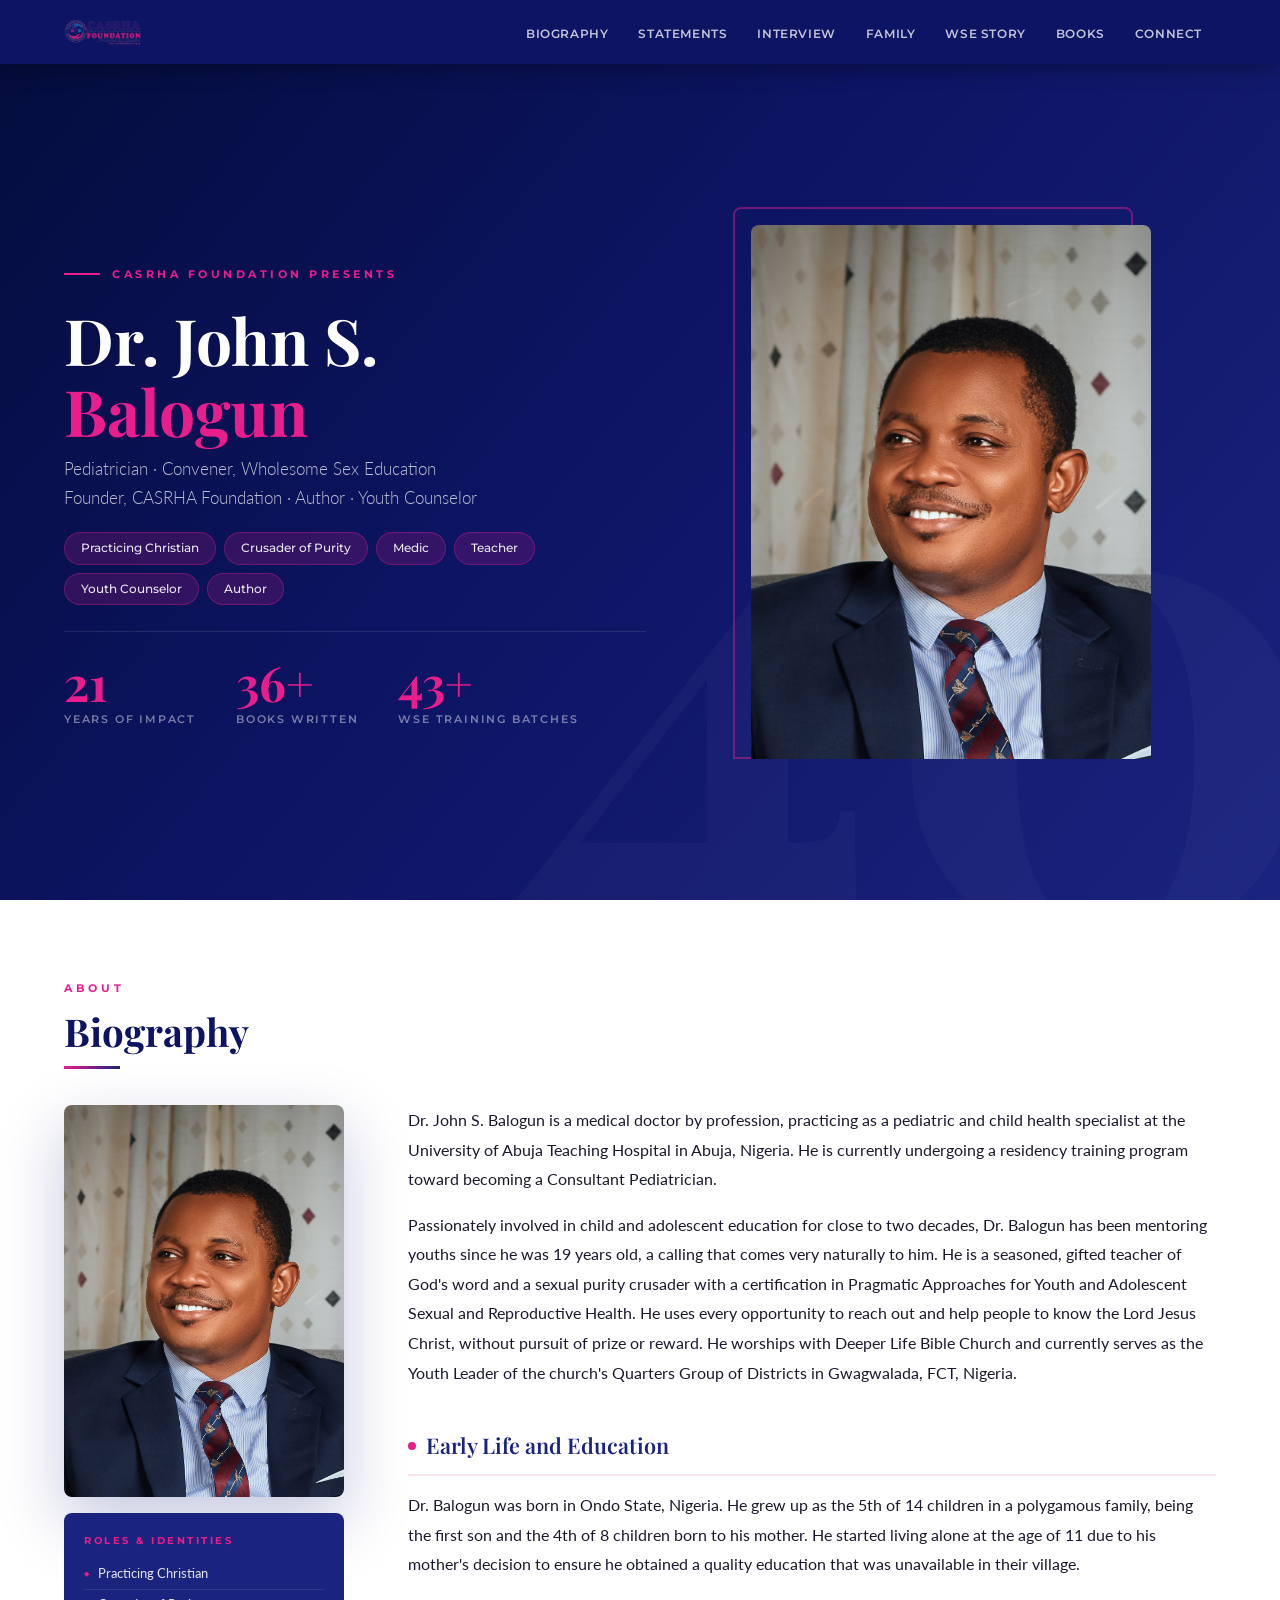
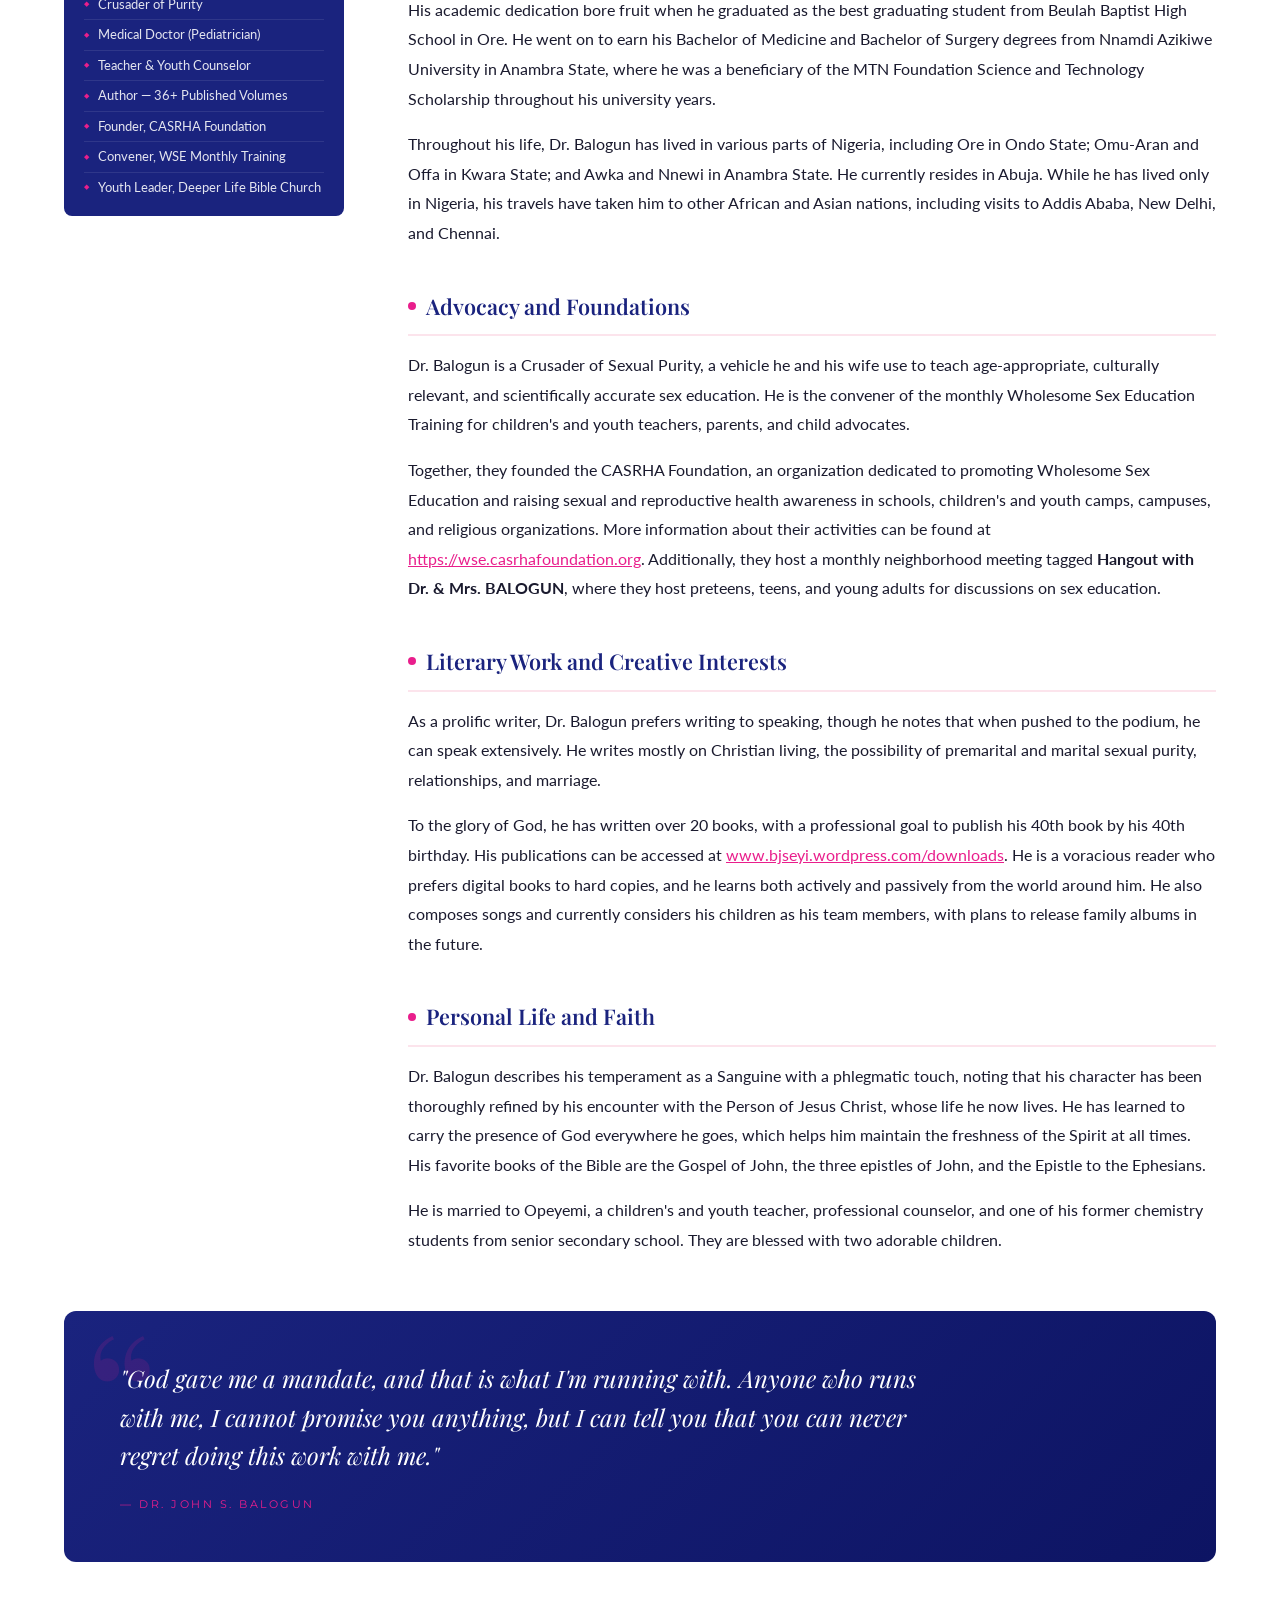
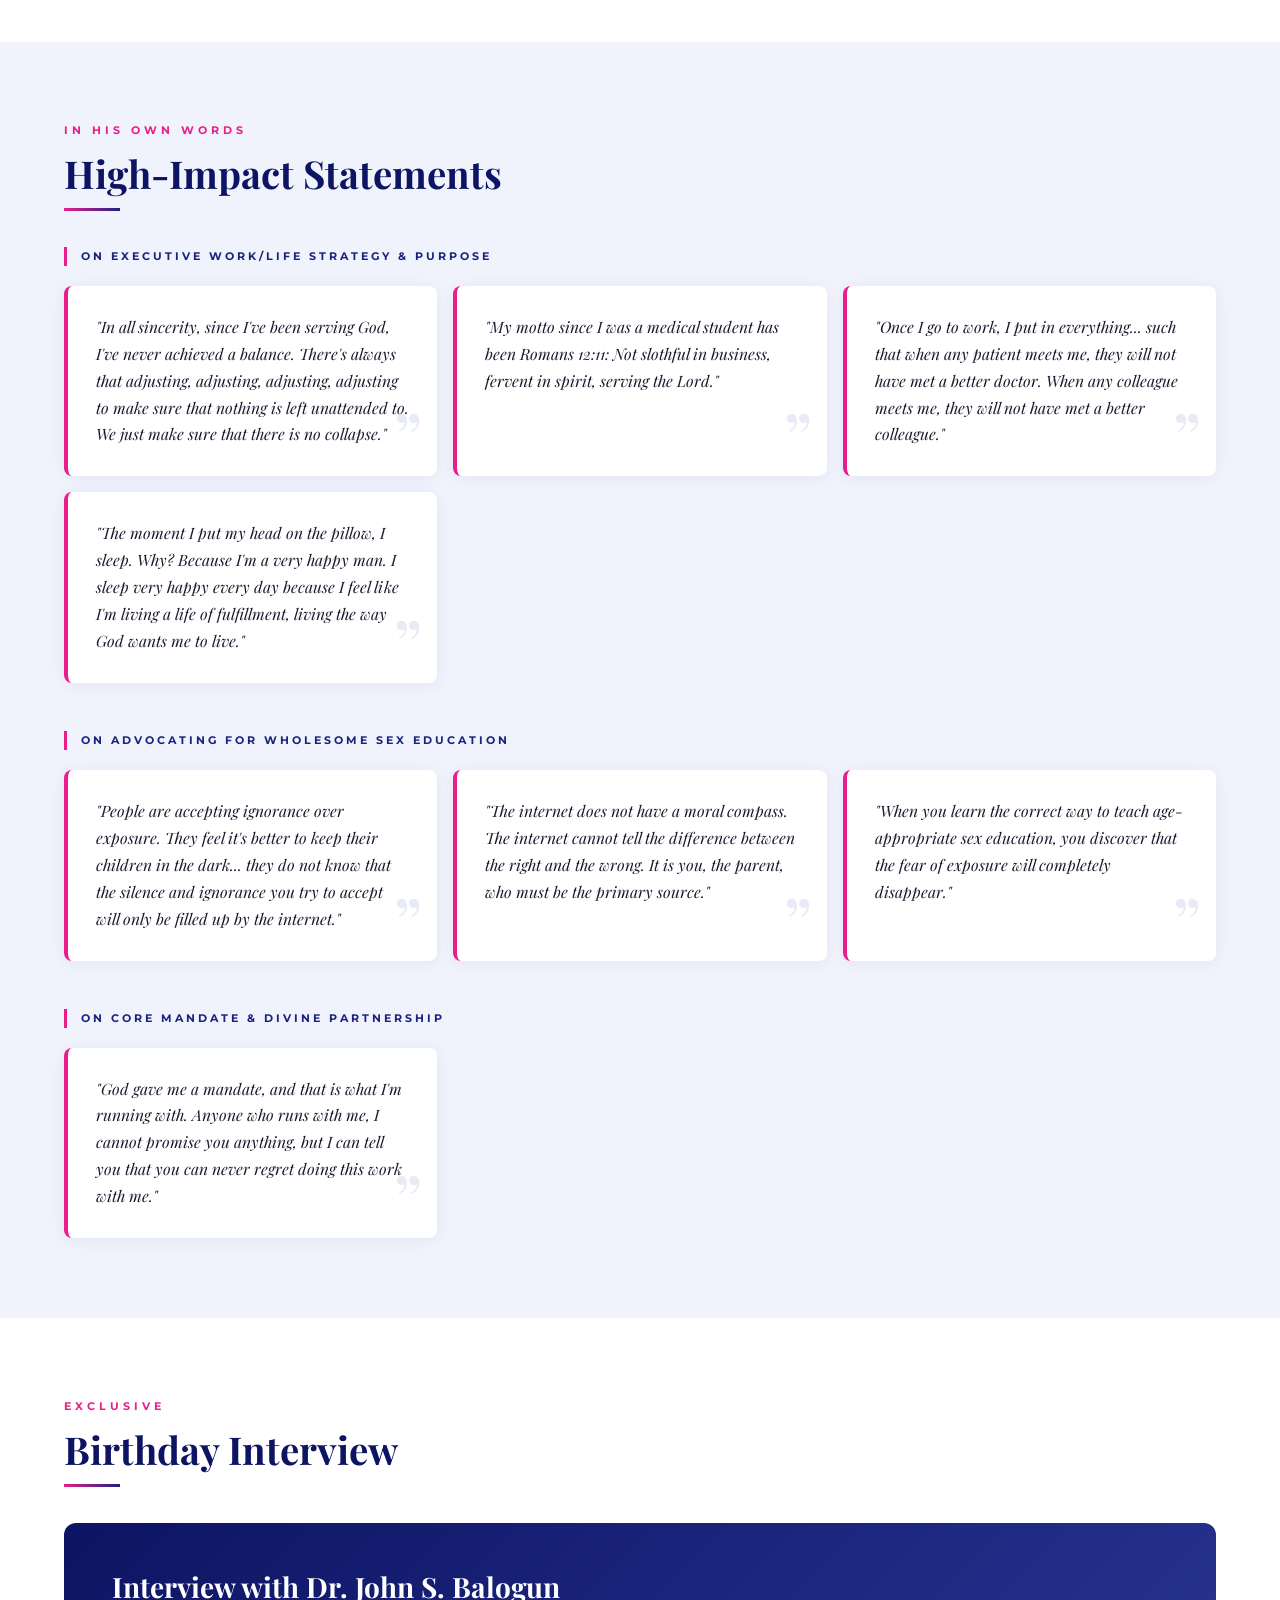
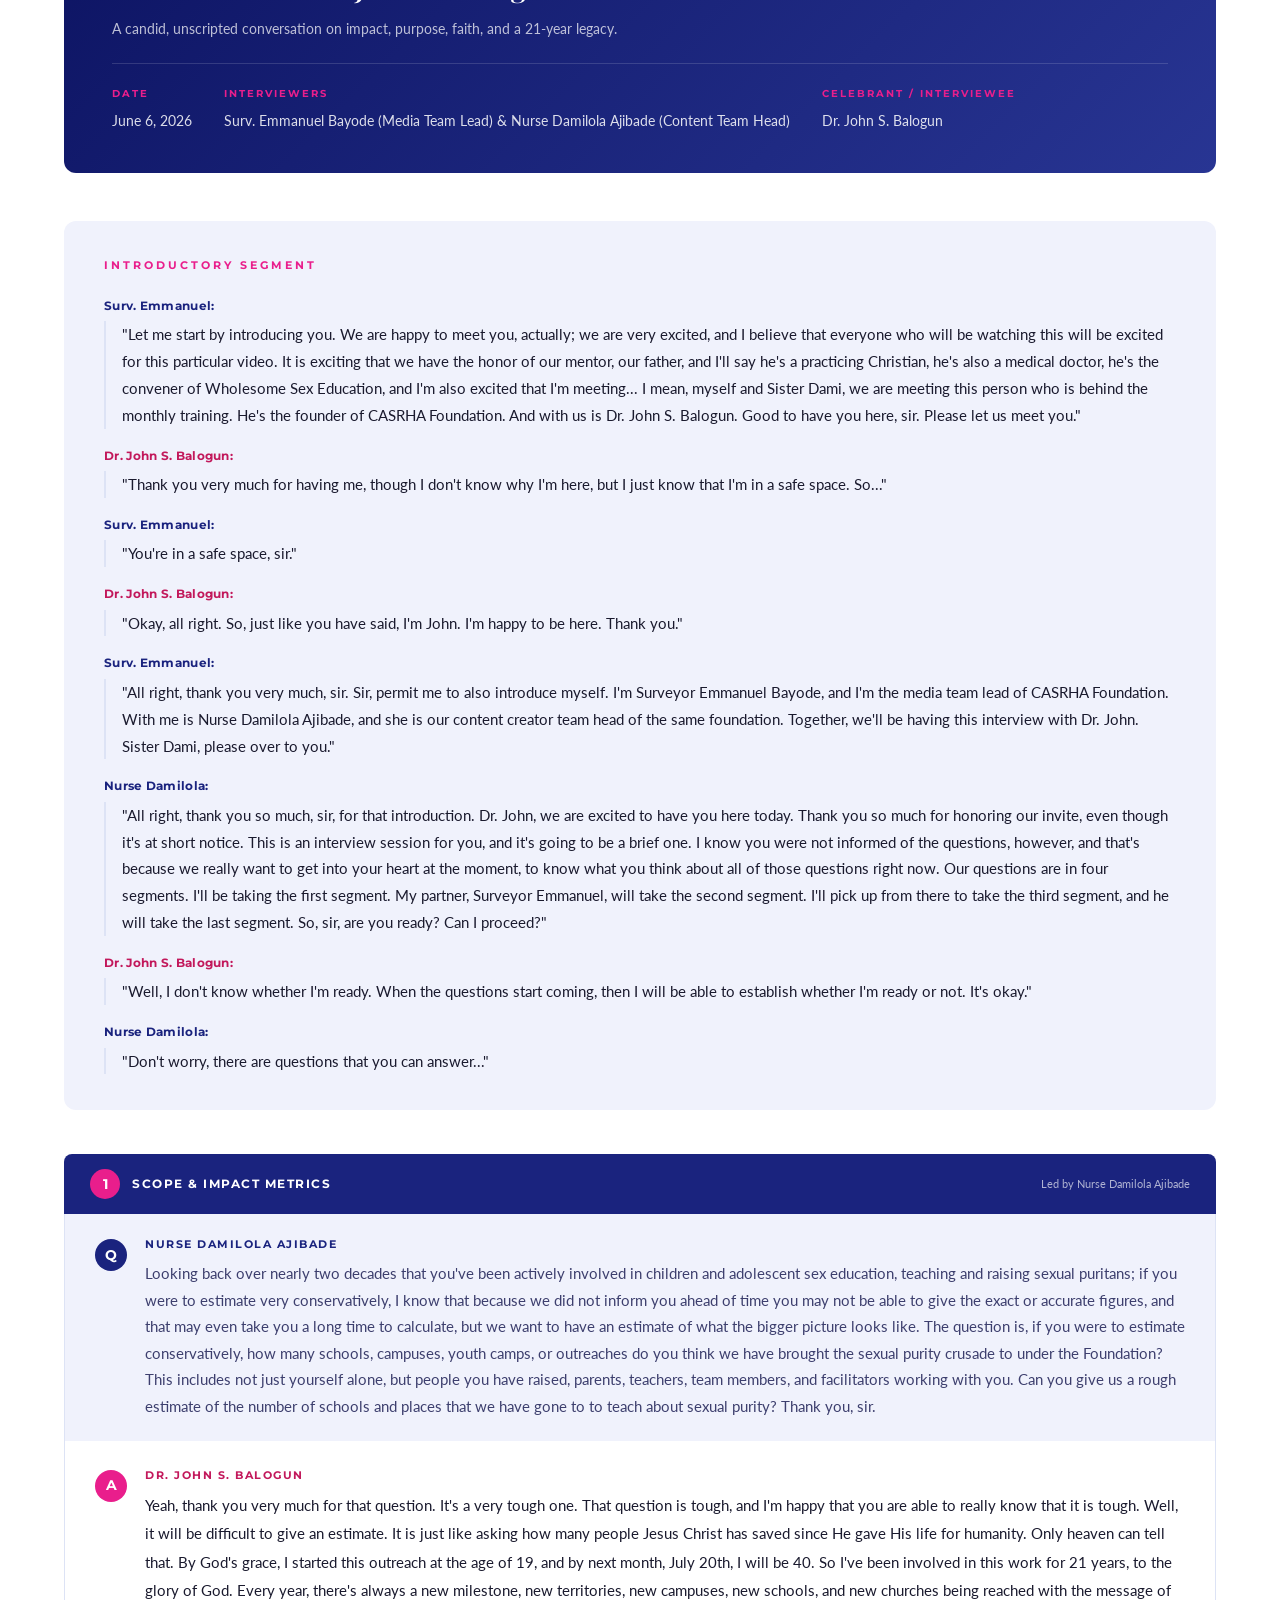
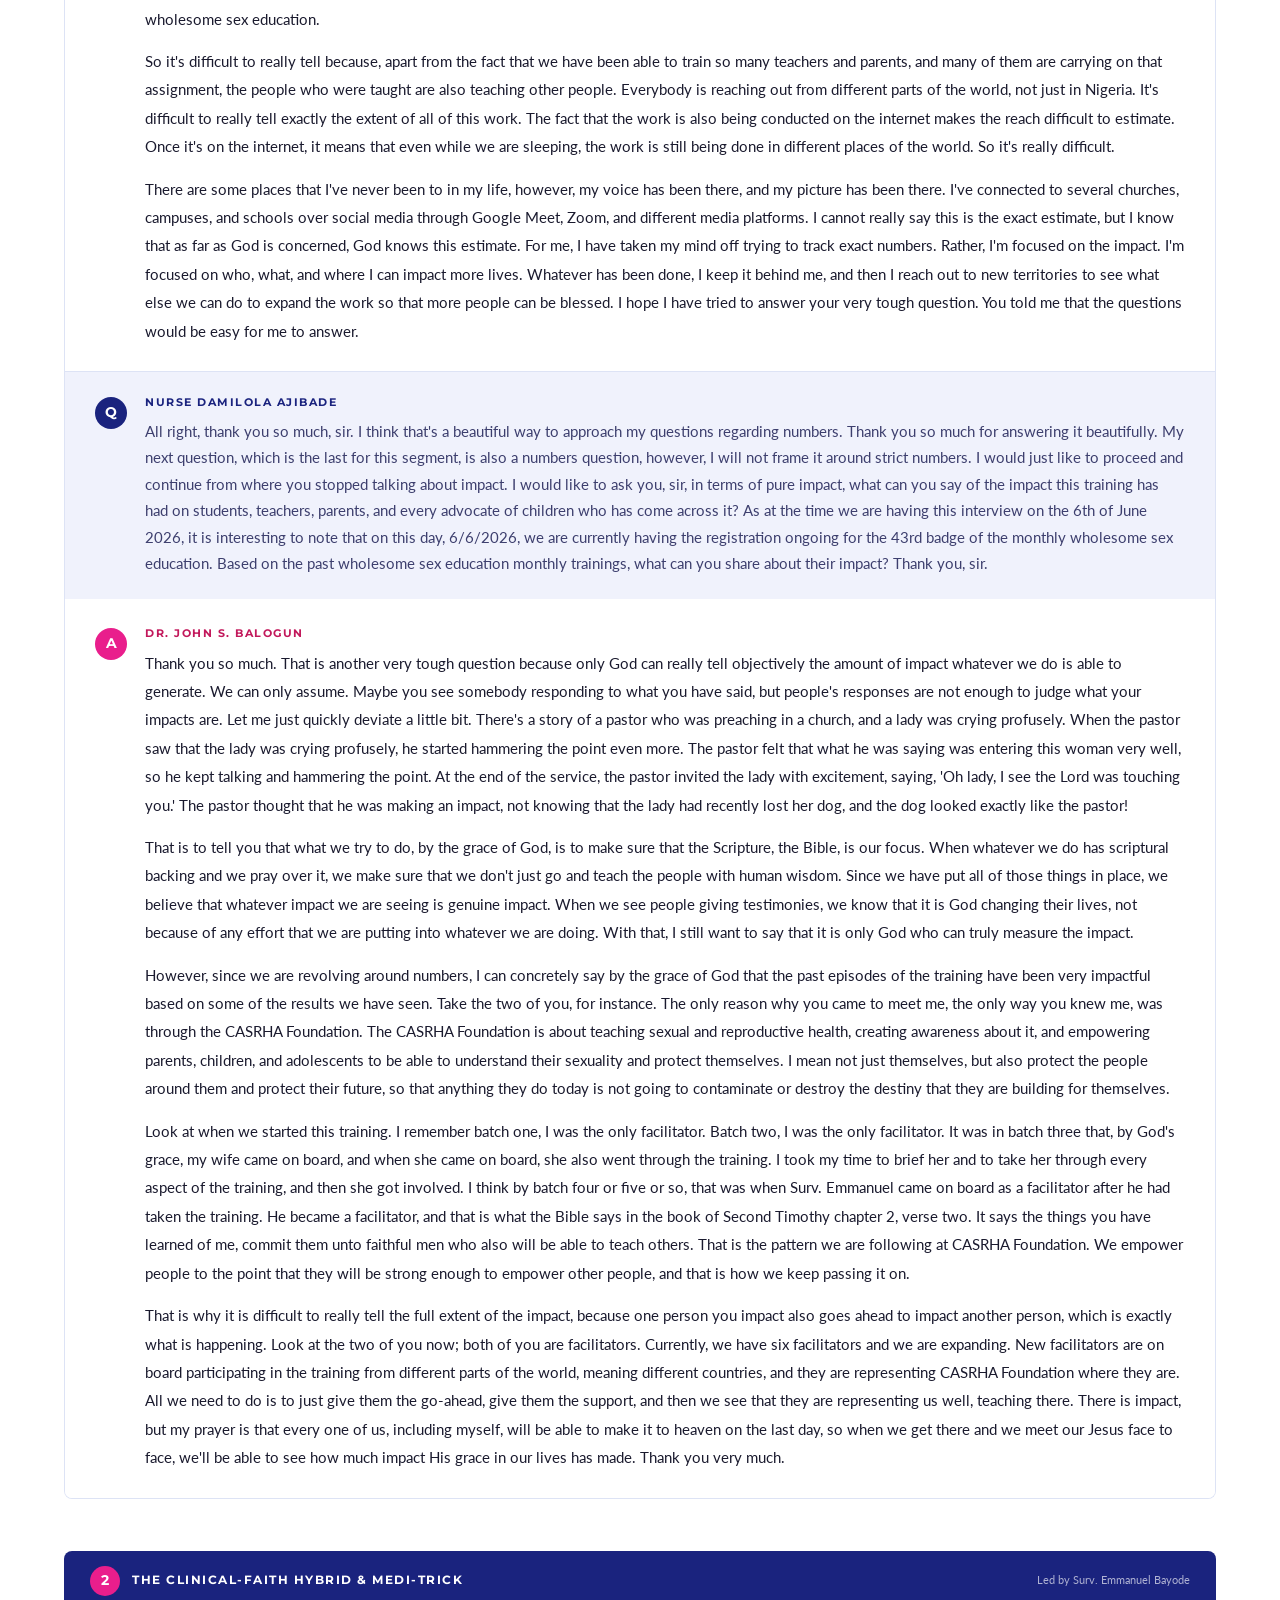
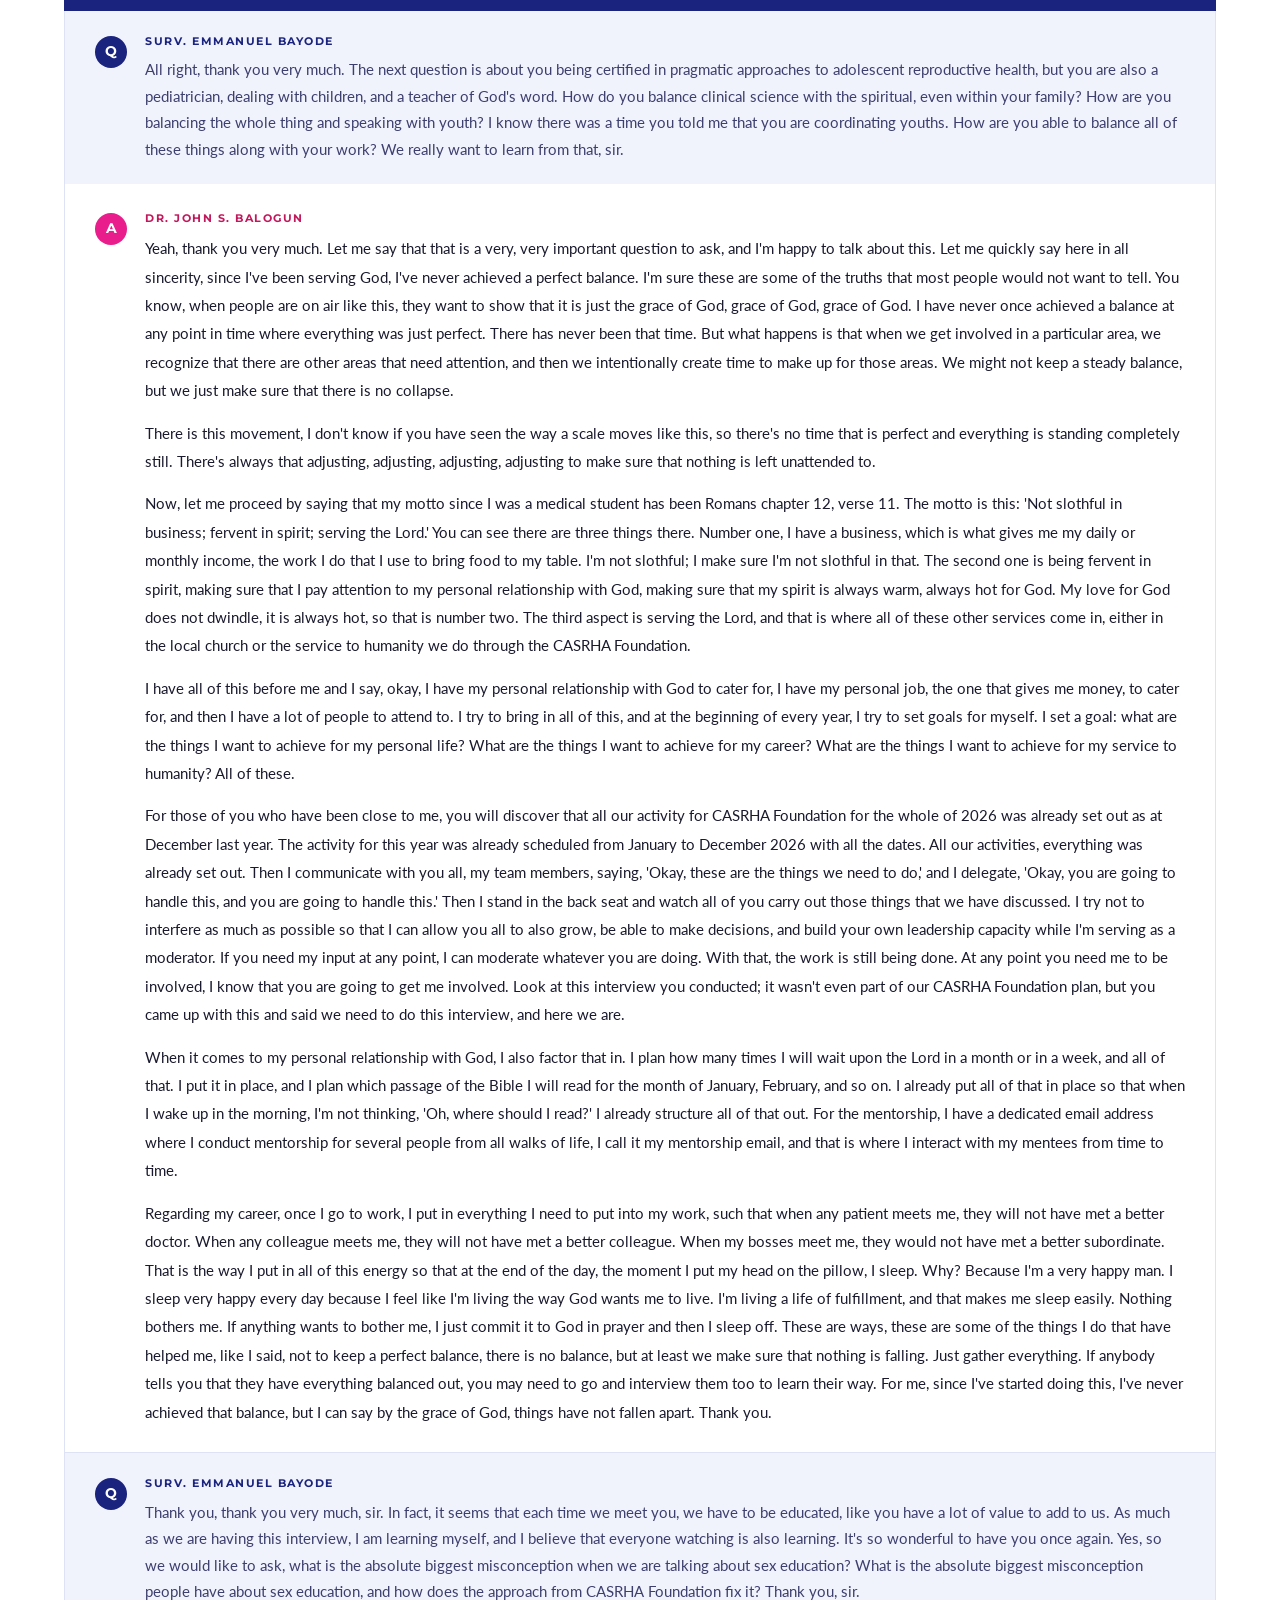
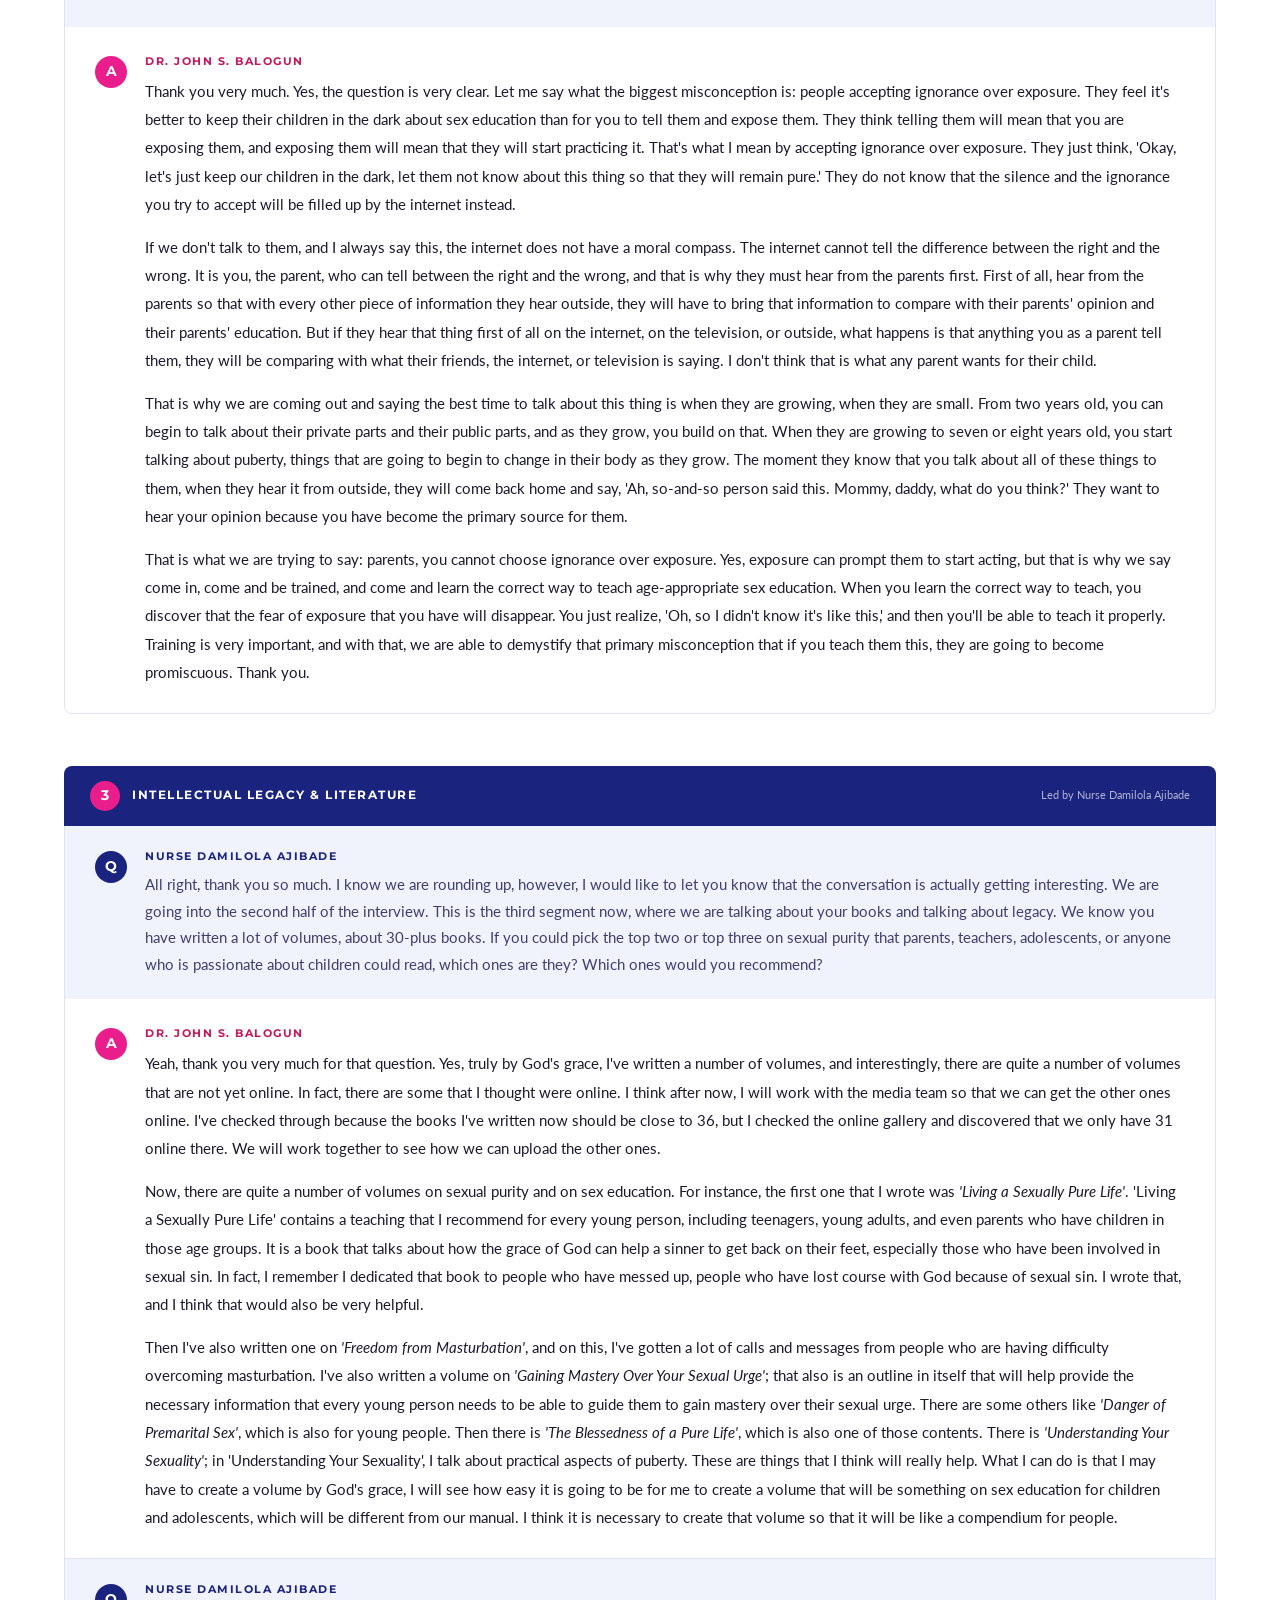
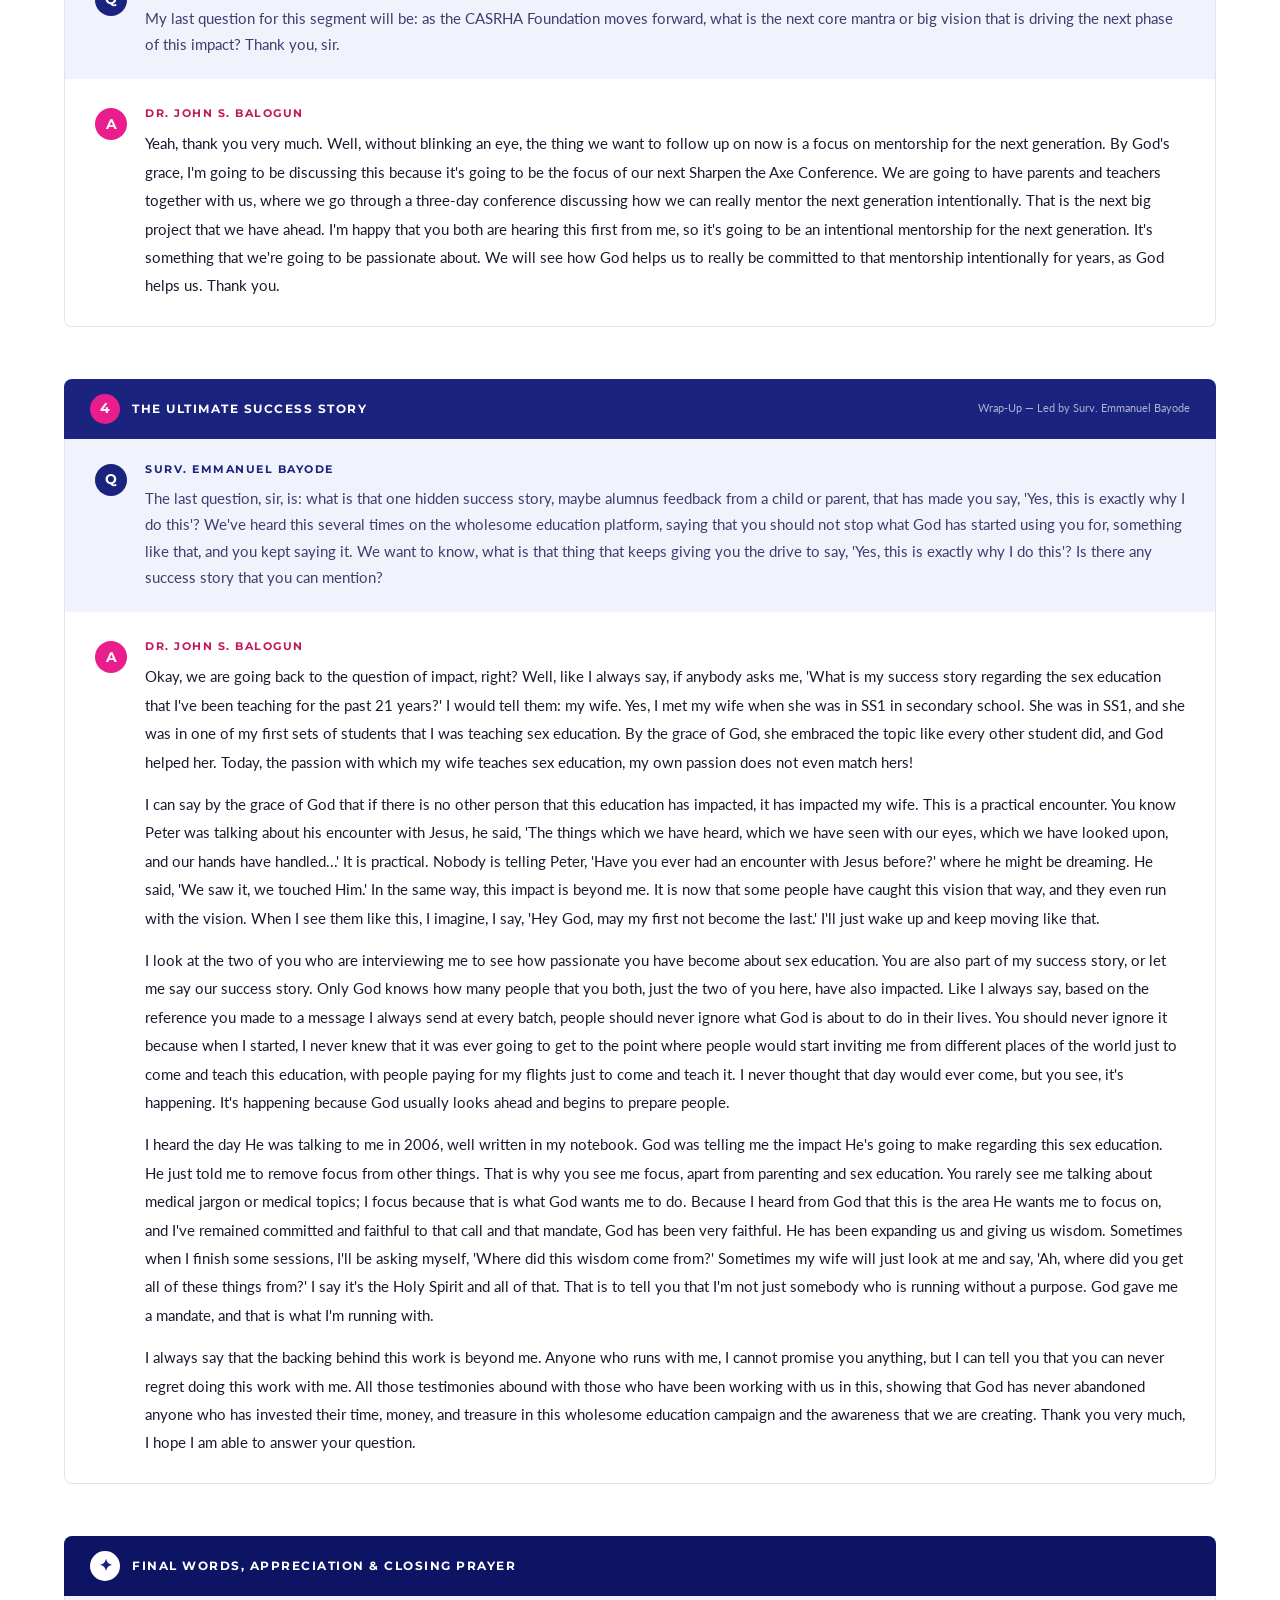
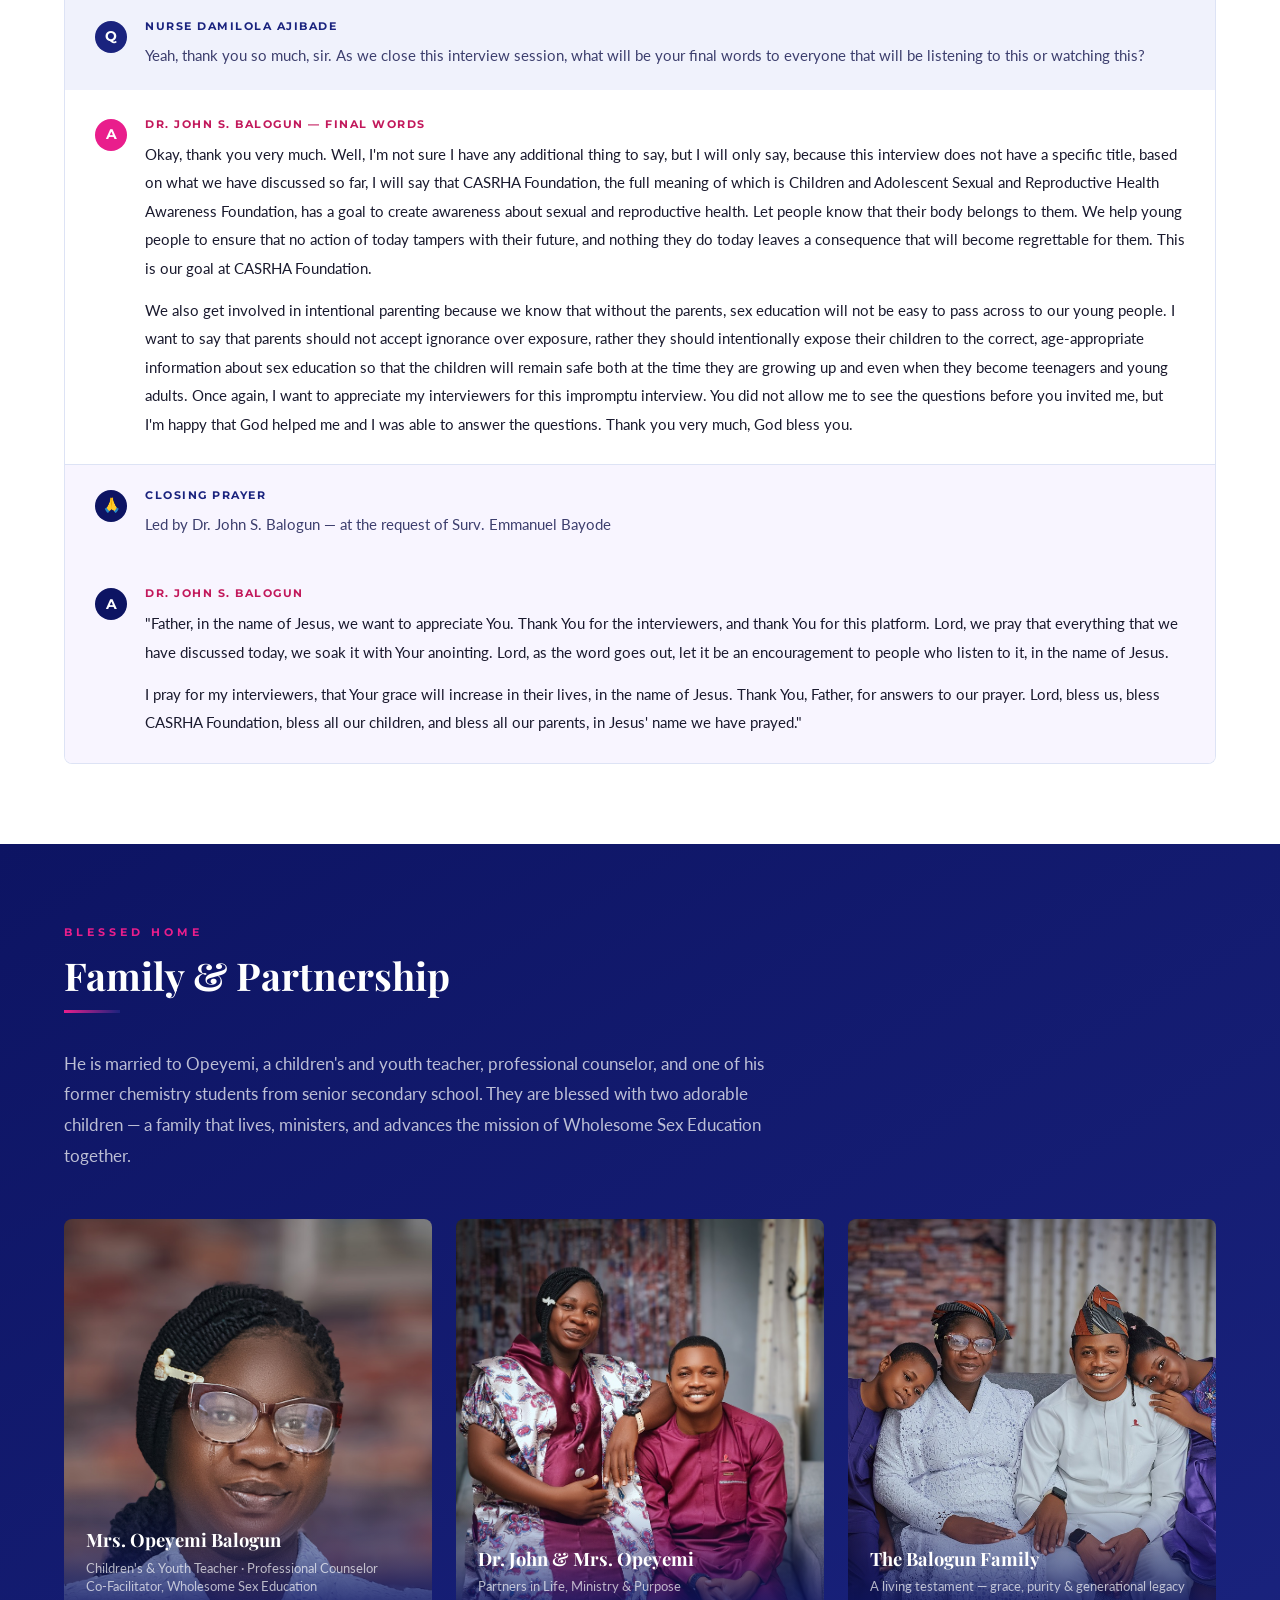
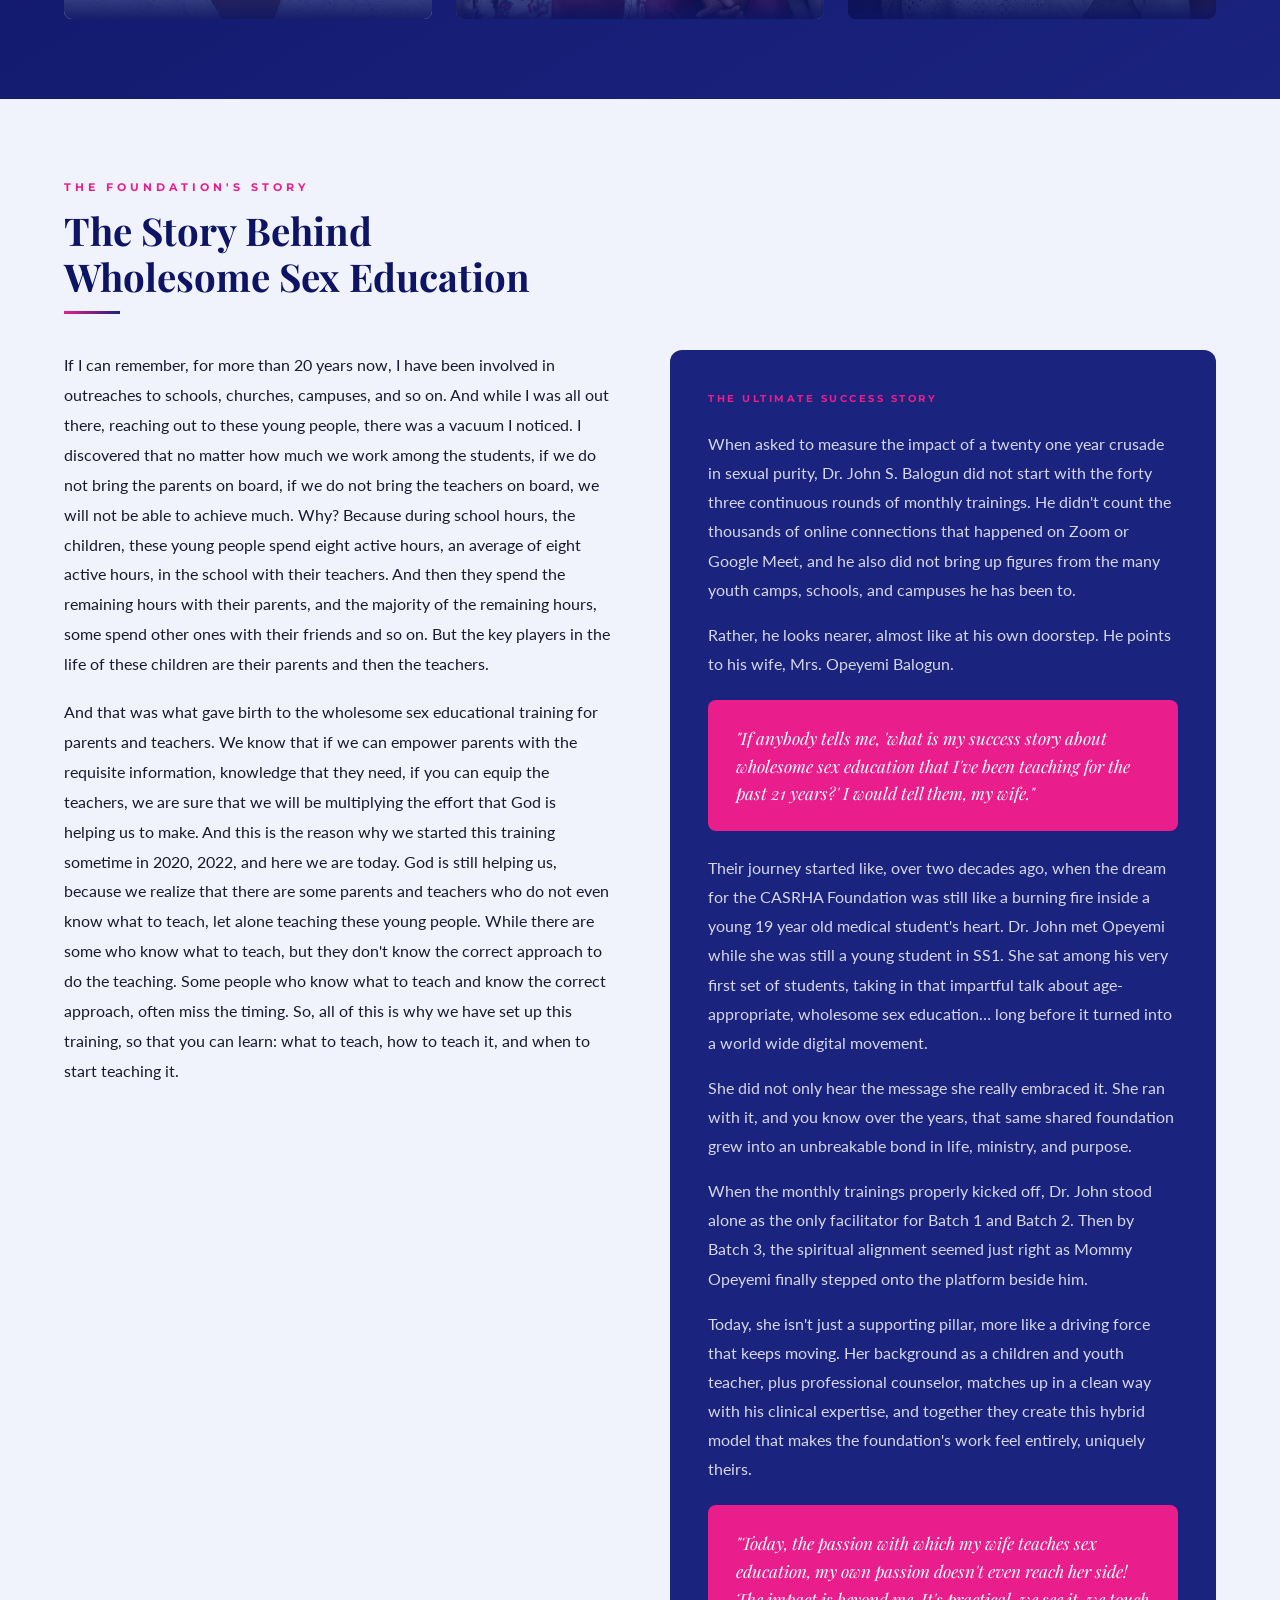
==== dr-john-balogun/index.html @ 5c4dc212 "Add Dr. John S. Balogun tribute page from Dr.-John-S.-Balogun repo Merged as dr-john-balogun/ subfol" ====
<!DOCTYPE html>
<html lang="en">
<head>
  <meta charset="UTF-8">
  <meta name="viewport" content="width=device-width, initial-scale=1.0">
  <title>Dr. John S. Balogun — 40 Years of Life & Purpose | CASRHA Foundation</title>
  <meta name="description" content="Celebrating 40 years of life, 21 years of impact — the story of Dr. John S. Balogun, founder of CASRHA Foundation and convener of Wholesome Sex Education.">
  <link rel="preconnect" href="https://fonts.googleapis.com">
  <link rel="preconnect" href="https://fonts.gstatic.com" crossorigin>
  <link href="https://fonts.googleapis.com/css2?family=Playfair+Display:ital,wght@0,400;0,600;0,700;1,400;1,600&family=Lato:ital,wght@0,300;0,400;0,700;1,300;1,400&family=Montserrat:wght@400;500;600;700&display=swap" rel="stylesheet">
  <style>
    /* =====================================================
       DESIGN TOKENS — CASRHA BRAND PALETTE
    ===================================================== */
    :root {
      --navy:        #1a237e;
      --navy-dark:   #0d1463;
      --navy-mid:    #283593;
      --navy-tint:   #e8eaf6;
      --navy-pale:   #f0f2fc;
      --pink:        #e91e8c;
      --pink-dark:   #c2185b;
      --pink-light:  #fce4ec;
      --white:       #ffffff;
      --text-dark:   #1a1a2e;
      --text-mid:    #3d3f6e;
      --text-gray:   #6b6f9a;
      --border:      #dde3f5;
    }

    /* =====================================================
       RESET & BASE
    ===================================================== */
    *, *::before, *::after { margin: 0; padding: 0; box-sizing: border-box; }
    html { scroll-behavior: smooth; }
    body {
      font-family: 'Lato', sans-serif;
      color: var(--text-dark);
      background: var(--white);
      line-height: 1.7;
      overflow-x: hidden;
    }
    a { color: var(--pink); }
    em { font-style: italic; }
    strong { font-weight: 700; }

    /* =====================================================
       NAVIGATION
    ===================================================== */
    .nav {
      background: var(--navy-dark);
      padding: 0 5%;
      display: flex;
      justify-content: space-between;
      align-items: center;
      position: sticky;
      top: 0;
      z-index: 1000;
      box-shadow: 0 2px 24px rgba(0,0,0,0.4);
      height: 64px;
    }
    .nav-logo { height: 44px; display: block; }
    .nav-links { display: flex; list-style: none; gap: 2px; }
    .nav-links a {
      color: rgba(255,255,255,0.75);
      text-decoration: none;
      font-family: 'Montserrat', sans-serif;
      font-size: 11.5px;
      font-weight: 600;
      letter-spacing: 0.6px;
      text-transform: uppercase;
      padding: 8px 14px;
      border-radius: 4px;
      transition: all 0.2s;
      white-space: nowrap;
    }
    .nav-links a:hover { background: rgba(233,30,140,0.18); color: #ff69c0; }

    /* =====================================================
       HERO
    ===================================================== */
    .hero {
      background: linear-gradient(130deg, #040d3d 0%, var(--navy-dark) 45%, #1a237e 100%);
      min-height: calc(100vh - 64px);
      display: grid;
      grid-template-columns: 54% 46%;
      align-items: center;
      padding: 80px 5% 60px;
      position: relative;
      overflow: hidden;
    }
    /* Signature element: the giant "40" watermark */
    .hero::before {
      content: '40';
      position: absolute;
      right: -4%;
      bottom: -12%;
      font-family: 'Playfair Display', serif;
      font-size: min(62vw, 700px);
      font-weight: 700;
      color: rgba(255,255,255,0.028);
      line-height: 1;
      pointer-events: none;
      user-select: none;
    }
    .hero-content { color: var(--white); z-index: 2; padding-right: 40px; }
    .hero-eyebrow {
      display: inline-flex;
      align-items: center;
      gap: 12px;
      margin-bottom: 22px;
    }
    .hero-eyebrow-bar { width: 36px; height: 2px; background: var(--pink); }
    .hero-eyebrow-text {
      color: var(--pink);
      font-family: 'Montserrat', sans-serif;
      font-size: 11px;
      font-weight: 700;
      letter-spacing: 3.5px;
      text-transform: uppercase;
    }
    .hero h1 {
      font-family: 'Playfair Display', serif;
      font-size: clamp(2.8rem, 5vw, 5.2rem);
      font-weight: 700;
      line-height: 1.1;
      margin-bottom: 10px;
    }
    .hero h1 em { font-style: normal; color: var(--pink); }
    .hero-role {
      font-size: 1.05rem;
      color: rgba(255,255,255,0.72);
      font-weight: 300;
      line-height: 1.5;
      margin-bottom: 4px;
    }
    .hero-tags {
      display: flex;
      flex-wrap: wrap;
      gap: 8px;
      margin: 22px 0 26px;
    }
    .hero-tag {
      background: rgba(233,30,140,0.18);
      border: 1px solid rgba(233,30,140,0.35);
      color: rgba(255,255,255,0.9);
      padding: 5px 16px;
      border-radius: 30px;
      font-size: 12px;
      font-family: 'Montserrat', sans-serif;
      font-weight: 500;
    }
    .hero-divider { width: 100%; height: 1px; background: rgba(255,255,255,0.1); margin: 4px 0 26px; }
    .hero-stats { display: flex; gap: 40px; }
    .hero-stat-val {
      font-family: 'Playfair Display', serif;
      font-size: 3rem;
      color: var(--pink);
      font-weight: 700;
      line-height: 1;
    }
    .hero-stat-label {
      display: block;
      margin-top: 5px;
      font-size: 10.5px;
      font-family: 'Montserrat', sans-serif;
      font-weight: 600;
      letter-spacing: 1.8px;
      text-transform: uppercase;
      color: rgba(255,255,255,0.45);
    }
    .hero-photo {
      display: flex;
      justify-content: center;
      align-items: flex-end;
      z-index: 2;
    }
    .hero-photo-wrap {
      position: relative;
      width: 100%;
      max-width: 400px;
    }
    .hero-photo-wrap::before {
      content: '';
      position: absolute;
      top: -18px;
      left: -18px;
      right: 18px;
      bottom: 0;
      border: 2px solid rgba(233,30,140,0.45);
      border-radius: 8px 8px 0 0;
      z-index: 0;
    }
    .hero-photo-wrap img {
      width: 100%;
      aspect-ratio: 3/4;
      object-fit: cover;
      object-position: top center;
      border-radius: 8px 8px 0 0;
      display: block;
      position: relative;
      z-index: 1;
    }

    /* =====================================================
       SECTION UTILITIES
    ===================================================== */
    .section { padding: 80px 5%; }
    .section-label {
      display: block;
      font-family: 'Montserrat', sans-serif;
      font-size: 10.5px;
      font-weight: 700;
      letter-spacing: 4px;
      text-transform: uppercase;
      color: var(--pink);
      margin-bottom: 10px;
    }
    .section-title {
      font-family: 'Playfair Display', serif;
      font-size: clamp(1.9rem, 3vw, 2.9rem);
      font-weight: 700;
      color: var(--navy-dark);
      line-height: 1.2;
      margin-bottom: 12px;
    }
    .section-title.on-dark { color: var(--white); }
    .title-bar {
      width: 56px;
      height: 3px;
      background: linear-gradient(90deg, var(--pink), var(--navy));
      margin-bottom: 36px;
    }
    .title-bar.centered { margin-left: auto; margin-right: auto; }
    .section-intro {
      font-size: 1.07rem;
      color: var(--text-mid);
      max-width: 760px;
      line-height: 1.82;
      margin-bottom: 48px;
    }

    /* =====================================================
       BIOGRAPHY
    ===================================================== */
    .biography { background: var(--white); }
    .bio-grid {
      display: grid;
      grid-template-columns: 280px 1fr;
      gap: 64px;
      align-items: start;
    }
    .bio-photo-col { position: sticky; top: 80px; }
    .bio-photo-col img {
      width: 100%;
      border-radius: 8px;
      box-shadow: 0 24px 64px rgba(26,35,126,0.25);
      display: block;
    }
    .bio-role-card {
      margin-top: 16px;
      background: var(--navy);
      border-radius: 8px;
      padding: 20px 20px 14px;
      color: var(--white);
    }
    .bio-role-card-title {
      font-family: 'Montserrat', sans-serif;
      font-size: 9.5px;
      font-weight: 700;
      letter-spacing: 2.5px;
      text-transform: uppercase;
      color: var(--pink);
      margin-bottom: 10px;
    }
    .bio-role-list { list-style: none; }
    .bio-role-list li {
      font-size: 12.5px;
      padding: 6px 0;
      border-bottom: 1px solid rgba(255,255,255,0.09);
      display: flex;
      align-items: center;
      gap: 9px;
      color: rgba(255,255,255,0.88);
      line-height: 1.4;
    }
    .bio-role-list li:last-child { border-bottom: none; }
    .bio-role-list li::before {
      content: '◆';
      color: var(--pink);
      font-size: 7px;
      flex-shrink: 0;
    }
    .bio-content h3 {
      font-family: 'Playfair Display', serif;
      font-size: 1.35rem;
      font-weight: 600;
      color: var(--navy);
      margin: 40px 0 14px;
      padding-bottom: 10px;
      border-bottom: 2px solid var(--pink-light);
      display: flex;
      align-items: center;
      gap: 10px;
    }
    .bio-content h3:first-child { margin-top: 0; }
    .h3-dot {
      width: 8px;
      height: 8px;
      background: var(--pink);
      border-radius: 50%;
      display: inline-block;
      flex-shrink: 0;
    }
    .bio-content p {
      font-size: 1rem;
      line-height: 1.85;
      color: var(--text-dark);
      margin-bottom: 16px;
    }
    .bio-content p:last-child { margin-bottom: 0; }

    /* =====================================================
       PULL QUOTE BLOCK
    ===================================================== */
    .pull-quote {
      background: linear-gradient(135deg, var(--navy) 0%, var(--navy-dark) 100%);
      border-radius: 12px;
      padding: 48px 56px;
      position: relative;
      overflow: hidden;
      margin: 56px 0 0;
    }
    .pull-quote::before {
      content: '\201C';
      position: absolute;
      top: -10px;
      left: 20px;
      font-family: 'Playfair Display', serif;
      font-size: 180px;
      color: var(--pink);
      opacity: 0.14;
      line-height: 1;
    }
    .pull-quote blockquote {
      font-family: 'Playfair Display', serif;
      font-size: 1.5rem;
      font-style: italic;
      color: var(--white);
      line-height: 1.62;
      position: relative;
      z-index: 1;
      max-width: 820px;
    }
    .pull-quote cite {
      display: block;
      margin-top: 20px;
      font-family: 'Montserrat', sans-serif;
      font-size: 11px;
      letter-spacing: 2.5px;
      text-transform: uppercase;
      color: var(--pink);
      font-style: normal;
      position: relative;
      z-index: 1;
    }

    /* =====================================================
       KEY STATEMENTS
    ===================================================== */
    .key-statements { background: var(--navy-pale); }
    .statements-category { margin-bottom: 48px; }
    .statements-category:last-child { margin-bottom: 0; }
    .cat-heading {
      font-family: 'Montserrat', sans-serif;
      font-size: 11px;
      font-weight: 700;
      letter-spacing: 3px;
      text-transform: uppercase;
      color: var(--navy);
      margin-bottom: 20px;
      padding-left: 14px;
      border-left: 3px solid var(--pink);
    }
    .statements-grid {
      display: grid;
      grid-template-columns: repeat(auto-fill, minmax(300px, 1fr));
      gap: 16px;
    }
    .stmt-card {
      background: var(--white);
      border-radius: 8px;
      padding: 28px 28px 28px 28px;
      border-left: 4px solid var(--pink);
      box-shadow: 0 2px 16px rgba(26,35,126,0.06);
      position: relative;
      overflow: hidden;
    }
    .stmt-card::after {
      content: '\201D';
      position: absolute;
      bottom: 4px;
      right: 14px;
      font-family: 'Playfair Display', serif;
      font-size: 72px;
      color: var(--navy-tint);
      line-height: 1;
    }
    .stmt-card p {
      font-family: 'Playfair Display', serif;
      font-size: 0.98rem;
      font-style: italic;
      color: var(--text-dark);
      line-height: 1.72;
      position: relative;
      z-index: 1;
    }

    /* =====================================================
       INTERVIEW
    ===================================================== */
    .interview { background: var(--white); }
    .interview-header-card {
      background: linear-gradient(135deg, var(--navy-dark) 0%, var(--navy-mid) 100%);
      color: var(--white);
      border-radius: 12px;
      padding: 40px 48px;
      margin-bottom: 48px;
    }
    .interview-header-card h3 {
      font-family: 'Playfair Display', serif;
      font-size: 1.75rem;
      margin-bottom: 6px;
    }
    .interview-header-card p { font-size: 14px; color: rgba(255,255,255,0.72); }
    .interview-meta {
      display: flex;
      flex-wrap: wrap;
      gap: 32px;
      margin-top: 22px;
      padding-top: 22px;
      border-top: 1px solid rgba(255,255,255,0.14);
    }
    .meta-label {
      font-family: 'Montserrat', sans-serif;
      font-size: 9.5px;
      font-weight: 700;
      letter-spacing: 2px;
      text-transform: uppercase;
      color: var(--pink);
      display: block;
      margin-bottom: 4px;
    }
    .meta-value { font-size: 13.5px; color: rgba(255,255,255,0.85); }

    /* Introductory segment dialogue */
    .intro-segment {
      background: var(--navy-pale);
      border-radius: 12px;
      padding: 36px 40px;
      margin-bottom: 44px;
    }
    .intro-segment-label {
      font-family: 'Montserrat', sans-serif;
      font-size: 10.5px;
      font-weight: 700;
      letter-spacing: 3px;
      text-transform: uppercase;
      color: var(--pink);
      margin-bottom: 22px;
    }
    .dialogue { margin-bottom: 18px; }
    .dialogue:last-child { margin-bottom: 0; }
    .d-speaker {
      font-family: 'Montserrat', sans-serif;
      font-size: 11.5px;
      font-weight: 700;
      color: var(--navy);
      margin-bottom: 5px;
      letter-spacing: 0.3px;
    }
    .d-speaker.dr { color: var(--pink-dark); }
    .d-text {
      font-size: 0.94rem;
      line-height: 1.78;
      color: var(--text-dark);
      padding-left: 16px;
      border-left: 2px solid var(--border);
    }

    /* Q&A Segments */
    .q-segment { margin-bottom: 52px; }
    .q-segment:last-child { margin-bottom: 0; }
    .seg-bar {
      background: var(--navy);
      color: var(--white);
      padding: 15px 26px;
      border-radius: 8px 8px 0 0;
      display: flex;
      align-items: center;
      gap: 12px;
    }
    .seg-num {
      background: var(--pink);
      color: var(--white);
      width: 30px;
      height: 30px;
      border-radius: 50%;
      display: flex;
      align-items: center;
      justify-content: center;
      font-family: 'Montserrat', sans-serif;
      font-size: 14px;
      font-weight: 700;
      flex-shrink: 0;
    }
    .seg-title {
      font-family: 'Montserrat', sans-serif;
      font-size: 12px;
      font-weight: 700;
      letter-spacing: 1.5px;
      text-transform: uppercase;
    }
    .seg-led {
      font-size: 11px;
      opacity: 0.65;
      font-weight: 400;
      margin-left: auto;
    }
    .seg-bar.finale { background: var(--navy-dark); }
    .seg-num.finale { background: var(--white); color: var(--navy); font-size: 16px; }

    .qa-block { border: 1px solid var(--border); border-top: none; border-radius: 0 0 8px 8px; overflow: hidden; }
    .qa-pair:not(:last-child) { border-bottom: 1px solid var(--border); }

    .q-row {
      background: var(--navy-pale);
      padding: 22px 30px;
      display: grid;
      grid-template-columns: 34px 1fr;
      gap: 16px;
      align-items: start;
    }
    .q-icon, .a-icon {
      width: 32px;
      height: 32px;
      border-radius: 50%;
      display: flex;
      align-items: center;
      justify-content: center;
      font-family: 'Montserrat', sans-serif;
      font-size: 14px;
      font-weight: 700;
      flex-shrink: 0;
      margin-top: 3px;
    }
    .q-icon { background: var(--navy); color: var(--white); }
    .a-icon { background: var(--pink); color: var(--white); }
    .q-asker {
      font-family: 'Montserrat', sans-serif;
      font-size: 10.5px;
      font-weight: 700;
      letter-spacing: 1.5px;
      text-transform: uppercase;
      color: var(--navy);
      margin-bottom: 6px;
    }
    .q-text { font-size: 0.93rem; line-height: 1.78; color: var(--text-mid); }

    .a-row {
      background: var(--white);
      padding: 26px 30px;
      display: grid;
      grid-template-columns: 34px 1fr;
      gap: 16px;
      align-items: start;
    }
    .a-speaker {
      font-family: 'Montserrat', sans-serif;
      font-size: 10.5px;
      font-weight: 700;
      letter-spacing: 1.5px;
      text-transform: uppercase;
      color: var(--pink-dark);
      margin-bottom: 6px;
    }
    .a-text { font-size: 0.96rem; line-height: 1.85; color: var(--text-dark); }
    .a-text p { margin-bottom: 14px; }
    .a-text p:last-child { margin-bottom: 0; }

    /* Prayer row */
    .prayer-row { background: #f8f5ff; }

    /* =====================================================
       FAMILY
    ===================================================== */
    .family-section {
      background: linear-gradient(150deg, var(--navy-dark) 0%, var(--navy) 100%);
      color: var(--white);
    }
    .family-intro {
      font-size: 1.05rem;
      color: rgba(255,255,255,0.72);
      max-width: 700px;
      line-height: 1.82;
      margin-bottom: 48px;
    }
    .family-grid {
      display: grid;
      grid-template-columns: repeat(3, 1fr);
      gap: 24px;
    }
    .fam-card { border-radius: 8px; overflow: hidden; position: relative; }
    .fam-card img {
      width: 100%;
      height: 400px;
      object-fit: cover;
      object-position: top center;
      display: block;
      transition: transform 0.4s ease;
    }
    .fam-card:hover img { transform: scale(1.04); }
    .fam-overlay {
      position: absolute;
      bottom: 0; left: 0; right: 0;
      background: linear-gradient(0deg, rgba(13,20,99,0.95) 0%, rgba(13,20,99,0.35) 55%, transparent 100%);
      padding: 44px 22px 22px;
    }
    .fam-name {
      font-family: 'Playfair Display', serif;
      font-size: 1.15rem;
      color: var(--white);
      margin-bottom: 4px;
    }
    .fam-desc { font-size: 12.5px; color: rgba(255,255,255,0.68); line-height: 1.5; }

    /* =====================================================
       WSE STORY
    ===================================================== */
    .wse-section { background: var(--navy-pale); }
    .wse-grid {
      display: grid;
      grid-template-columns: 1fr 1fr;
      gap: 60px;
      align-items: start;
    }
    .wse-text p {
      font-size: 1rem;
      line-height: 1.87;
      color: var(--text-dark);
      margin-bottom: 18px;
    }
    .wse-text p:last-child { margin-bottom: 0; }
    .wse-card {
      background: var(--navy);
      border-radius: 12px;
      padding: 40px 38px;
      color: var(--white);
    }
    .wse-card-label {
      font-family: 'Montserrat', sans-serif;
      font-size: 10px;
      font-weight: 700;
      letter-spacing: 2.5px;
      text-transform: uppercase;
      color: var(--pink);
      margin-bottom: 22px;
    }
    .wse-card p {
      font-size: 1rem;
      line-height: 1.82;
      color: rgba(255,255,255,0.82);
      margin-bottom: 16px;
    }
    .wse-card p:last-child { margin-bottom: 0; }
    .wse-blockquote {
      background: var(--pink);
      border-radius: 8px;
      padding: 24px 28px;
      margin: 22px 0;
    }
    .wse-blockquote p {
      font-family: 'Playfair Display', serif;
      font-size: 1.07rem;
      font-style: italic;
      color: var(--white) !important;
      line-height: 1.62;
      margin-bottom: 0 !important;
    }

    /* =====================================================
       BOOKS
    ===================================================== */
    .books-section { background: var(--white); }
    .books-grid {
      display: grid;
      grid-template-columns: repeat(auto-fill, minmax(260px, 1fr));
      gap: 20px;
    }
    .book-card {
      background: var(--navy-pale);
      border-radius: 8px;
      padding: 24px 26px 24px 22px;
      border-left: 4px solid var(--pink);
      transition: transform 0.22s, box-shadow 0.22s;
    }
    .book-card:hover {
      transform: translateY(-4px);
      box-shadow: 0 14px 36px rgba(26,35,126,0.12);
    }
    .book-card h4 {
      font-family: 'Playfair Display', serif;
      font-size: 1.04rem;
      color: var(--navy-dark);
      margin-bottom: 8px;
    }
    .book-card p { font-size: 13px; color: var(--text-gray); line-height: 1.62; }
    .books-cta {
      margin-top: 44px;
      display: flex;
      flex-wrap: wrap;
      gap: 16px;
      justify-content: center;
    }
    .btn {
      display: inline-flex;
      align-items: center;
      gap: 9px;
      padding: 14px 32px;
      border-radius: 50px;
      text-decoration: none;
      font-family: 'Montserrat', sans-serif;
      font-size: 13px;
      font-weight: 700;
      letter-spacing: 0.4px;
      transition: all 0.25s;
    }
    .btn-navy { background: var(--navy); color: var(--white); }
    .btn-pink { background: var(--pink); color: var(--white); }
    .btn:hover { transform: translateY(-3px); box-shadow: 0 10px 28px rgba(26,35,126,0.28); }

    /* =====================================================
       CONNECT / SOCIAL
    ===================================================== */
    .connect-section {
      background: linear-gradient(135deg, var(--navy-dark) 0%, var(--navy) 100%);
      text-align: center;
    }
    .connect-section .section-label { color: var(--pink); }
    .connect-section .title-bar { margin-left: auto; margin-right: auto; }
    .connect-intro {
      font-size: 1.05rem;
      color: rgba(255,255,255,0.7);
      max-width: 600px;
      margin: 0 auto 44px;
      line-height: 1.78;
    }
    .social-grid {
      display: flex;
      flex-wrap: wrap;
      gap: 14px;
      justify-content: center;
    }
    .social-btn {
      display: inline-flex;
      align-items: center;
      gap: 10px;
      padding: 13px 26px;
      border-radius: 50px;
      text-decoration: none;
      font-family: 'Montserrat', sans-serif;
      font-size: 13px;
      font-weight: 600;
      transition: all 0.24s;
    }
    .sb-white { background: var(--white); color: var(--navy); }
    .sb-pink  { background: var(--pink);  color: var(--white); }
    .sb-ghost {
      border: 1.5px solid rgba(255,255,255,0.38);
      color: var(--white);
      background: rgba(255,255,255,0.07);
    }
    .social-btn:hover {
      transform: translateY(-3px);
      box-shadow: 0 8px 24px rgba(0,0,0,0.28);
    }
    .social-icon { font-size: 15px; }

    /* =====================================================
       FOOTER
    ===================================================== */
    footer {
      background: #040d3d;
      padding: 44px 5%;
      text-align: center;
    }
    .footer-logo { height: 48px; margin-bottom: 14px; display: block; margin-left: auto; margin-right: auto; }
    .footer-tagline {
      font-family: 'Lato', sans-serif;
      font-style: italic;
      font-size: 14px;
      color: rgba(255,255,255,0.45);
      margin-bottom: 4px;
    }
    .footer-links {
      display: flex;
      gap: 20px;
      justify-content: center;
      flex-wrap: wrap;
      margin: 18px 0 14px;
    }
    .footer-links a {
      color: rgba(255,255,255,0.45);
      text-decoration: none;
      font-size: 12px;
      font-family: 'Montserrat', sans-serif;
      transition: color 0.2s;
    }
    .footer-links a:hover { color: var(--pink); }
    .footer-copy { font-size: 11.5px; color: rgba(255,255,255,0.28); }
    .footer-copy em { font-style: italic; }

    /* =====================================================
       RESPONSIVE
    ===================================================== */
    @media (max-width: 1100px) {
      .bio-grid { grid-template-columns: 240px 1fr; gap: 44px; }
      .family-grid { grid-template-columns: 1fr 1fr; }
      .wse-grid { grid-template-columns: 1fr; }
    }
    @media (max-width: 900px) {
      .hero { grid-template-columns: 1fr; min-height: auto; padding: 64px 6% 56px; text-align: center; }
      .hero-photo { order: -1; margin-bottom: 40px; justify-content: center; }
      .hero-photo-wrap { max-width: 280px; }
      .hero-content { padding-right: 0; }
      .hero-eyebrow { justify-content: center; }
      .hero-tags { justify-content: center; }
      .hero-stats { justify-content: center; }
      .hero-photo-wrap::before { display: none; }
      .bio-grid { grid-template-columns: 1fr; }
      .bio-photo-col { position: static; max-width: 300px; margin: 0 auto; }
      .nav-links { display: none; }
      .section { padding: 60px 6%; }
      .pull-quote { padding: 36px 28px; }
      .pull-quote blockquote { font-size: 1.25rem; }
      .interview-header-card { padding: 28px 24px; }
      .intro-segment { padding: 26px 24px; }
      .q-row, .a-row { padding: 20px 22px; }
      .family-grid { grid-template-columns: 1fr; }
      .fam-card img { height: 320px; }
    }
    @media (max-width: 560px) {
      .hero h1 { font-size: 2.4rem; }
      .books-grid { grid-template-columns: 1fr; }
      .statements-grid { grid-template-columns: 1fr; }
      .hero-stats { gap: 24px; }
      .hero-stat-val { font-size: 2.4rem; }
    }
  </style>
</head>

<body>

<!-- ======================================================
     NAVIGATION
======================================================= -->
<nav class="nav" role="navigation" aria-label="Main navigation">
  <a href="#" aria-label="CASRHA Foundation Home">
    <img class="nav-logo" src="[data-uri]" alt="CASRHA Foundation">
  </a>
  <ul class="nav-links">
    <li><a href="#biography">Biography</a></li>
    <li><a href="#statements">Statements</a></li>
    <li><a href="#interview">Interview</a></li>
    <li><a href="#family">Family</a></li>
    <li><a href="#wse">WSE Story</a></li>
    <li><a href="#books">Books</a></li>
    <li><a href="#connect">Connect</a></li>
  </ul>
</nav>

<!-- ======================================================
     HERO
======================================================= -->
<section class="hero" aria-label="Introduction">
  <div class="hero-content">
    <div class="hero-eyebrow">
      <span class="hero-eyebrow-bar"></span>
      <span class="hero-eyebrow-text">CASRHA Foundation Presents</span>
    </div>
    <h1>Dr. John S.<br><em>Balogun</em></h1>
    <p class="hero-role">Pediatrician · Convener, Wholesome Sex Education</p>
    <p class="hero-role">Founder, CASRHA Foundation · Author · Youth Counselor</p>
    <div class="hero-tags">
      <span class="hero-tag">Practicing Christian</span>
      <span class="hero-tag">Crusader of Purity</span>
      <span class="hero-tag">Medic</span>
      <span class="hero-tag">Teacher</span>
      <span class="hero-tag">Youth Counselor</span>
      <span class="hero-tag">Author</span>
    </div>
    <div class="hero-divider"></div>
    <div class="hero-stats">
      <div>
        <div class="hero-stat-val">21</div>
        <span class="hero-stat-label">Years of Impact</span>
      </div>
      <div>
        <div class="hero-stat-val">36+</div>
        <span class="hero-stat-label">Books Written</span>
      </div>
      <div>
        <div class="hero-stat-val">43+</div>
        <span class="hero-stat-label">WSE Training Batches</span>
      </div>
    </div>
  </div>
  <div class="hero-photo">
    <div class="hero-photo-wrap">
      <img src="[data-uri]" alt="Dr. John S. Balogun">
    </div>
  </div>
</section>

<!-- ======================================================
     BIOGRAPHY
======================================================= -->
<section class="section biography" id="biography">
  <span class="section-label">About</span>
  <h2 class="section-title">Biography</h2>
  <div class="title-bar"></div>

  <div class="bio-grid">
    <div class="bio-photo-col">
      <img src="[data-uri]" alt="Dr. John S. Balogun — Professional Portrait">
      <div class="bio-role-card">
        <div class="bio-role-card-title">Roles &amp; Identities</div>
        <ul class="bio-role-list">
          <li>Practicing Christian</li>
          <li>Crusader of Purity</li>
          <li>Medical Doctor (Pediatrician)</li>
          <li>Teacher &amp; Youth Counselor</li>
          <li>Author — 36+ Published Volumes</li>
          <li>Founder, CASRHA Foundation</li>
          <li>Convener, WSE Monthly Training</li>
          <li>Youth Leader, Deeper Life Bible Church</li>
        </ul>
      </div>
    </div>

    <div class="bio-content">
      <p>Dr. John S. Balogun is a medical doctor by profession, practicing as a pediatric and child health specialist at the University of Abuja Teaching Hospital in Abuja, Nigeria. He is currently undergoing a residency training program toward becoming a Consultant Pediatrician.</p>
      <p>Passionately involved in child and adolescent education for close to two decades, Dr. Balogun has been mentoring youths since he was 19 years old, a calling that comes very naturally to him. He is a seasoned, gifted teacher of God's word and a sexual purity crusader with a certification in Pragmatic Approaches for Youth and Adolescent Sexual and Reproductive Health. He uses every opportunity to reach out and help people to know the Lord Jesus Christ, without pursuit of prize or reward. He worships with Deeper Life Bible Church and currently serves as the Youth Leader of the church's Quarters Group of Districts in Gwagwalada, FCT, Nigeria.</p>

      <h3><span class="h3-dot"></span>Early Life and Education</h3>
      <p>Dr. Balogun was born in Ondo State, Nigeria. He grew up as the 5th of 14 children in a polygamous family, being the first son and the 4th of 8 children born to his mother. He started living alone at the age of 11 due to his mother's decision to ensure he obtained a quality education that was unavailable in their village.</p>
      <p>His academic dedication bore fruit when he graduated as the best graduating student from Beulah Baptist High School in Ore. He went on to earn his Bachelor of Medicine and Bachelor of Surgery degrees from Nnamdi Azikiwe University in Anambra State, where he was a beneficiary of the MTN Foundation Science and Technology Scholarship throughout his university years.</p>
      <p>Throughout his life, Dr. Balogun has lived in various parts of Nigeria, including Ore in Ondo State; Omu-Aran and Offa in Kwara State; and Awka and Nnewi in Anambra State. He currently resides in Abuja. While he has lived only in Nigeria, his travels have taken him to other African and Asian nations, including visits to Addis Ababa, New Delhi, and Chennai.</p>

      <h3><span class="h3-dot"></span>Advocacy and Foundations</h3>
      <p>Dr. Balogun is a Crusader of Sexual Purity, a vehicle he and his wife use to teach age-appropriate, culturally relevant, and scientifically accurate sex education. He is the convener of the monthly Wholesome Sex Education Training for children's and youth teachers, parents, and child advocates.</p>
      <p>Together, they founded the CASRHA Foundation, an organization dedicated to promoting Wholesome Sex Education and raising sexual and reproductive health awareness in schools, children's and youth camps, campuses, and religious organizations. More information about their activities can be found at <a href="https://wse.casrhafoundation.org" target="_blank">https://wse.casrhafoundation.org</a>. Additionally, they host a monthly neighborhood meeting tagged <strong>Hangout with Dr. &amp; Mrs. BALOGUN</strong>, where they host preteens, teens, and young adults for discussions on sex education.</p>

      <h3><span class="h3-dot"></span>Literary Work and Creative Interests</h3>
      <p>As a prolific writer, Dr. Balogun prefers writing to speaking, though he notes that when pushed to the podium, he can speak extensively. He writes mostly on Christian living, the possibility of premarital and marital sexual purity, relationships, and marriage.</p>
      <p>To the glory of God, he has written over 20 books, with a professional goal to publish his 40th book by his 40th birthday. His publications can be accessed at <a href="http://www.bjseyi.wordpress.com/downloads" target="_blank">www.bjseyi.wordpress.com/downloads</a>. He is a voracious reader who prefers digital books to hard copies, and he learns both actively and passively from the world around him. He also composes songs and currently considers his children as his team members, with plans to release family albums in the future.</p>

      <h3><span class="h3-dot"></span>Personal Life and Faith</h3>
      <p>Dr. Balogun describes his temperament as a Sanguine with a phlegmatic touch, noting that his character has been thoroughly refined by his encounter with the Person of Jesus Christ, whose life he now lives. He has learned to carry the presence of God everywhere he goes, which helps him maintain the freshness of the Spirit at all times. His favorite books of the Bible are the Gospel of John, the three epistles of John, and the Epistle to the Ephesians.</p>
      <p>He is married to Opeyemi, a children's and youth teacher, professional counselor, and one of his former chemistry students from senior secondary school. They are blessed with two adorable children.</p>
    </div>
  </div>

  <div class="pull-quote">
    <blockquote>"God gave me a mandate, and that is what I'm running with. Anyone who runs with me, I cannot promise you anything, but I can tell you that you can never regret doing this work with me."</blockquote>
    <cite>— Dr. John S. Balogun</cite>
  </div>
</section>

<!-- ======================================================
     KEY STATEMENTS
======================================================= -->
<section class="section key-statements" id="statements">
  <span class="section-label">In His Own Words</span>
  <h2 class="section-title">High-Impact Statements</h2>
  <div class="title-bar"></div>

  <div class="statements-category">
    <h3 class="cat-heading">On Executive Work/Life Strategy &amp; Purpose</h3>
    <div class="statements-grid">
      <div class="stmt-card"><p>"In all sincerity, since I've been serving God, I've never achieved a balance. There's always that adjusting, adjusting, adjusting, adjusting to make sure that nothing is left unattended to. We just make sure that there is no collapse."</p></div>
      <div class="stmt-card"><p>"My motto since I was a medical student has been Romans 12:11: <em>Not slothful in business, fervent in spirit, serving the Lord.</em>"</p></div>
      <div class="stmt-card"><p>"Once I go to work, I put in everything... such that when any patient meets me, they will not have met a better doctor. When any colleague meets me, they will not have met a better colleague."</p></div>
      <div class="stmt-card"><p>"The moment I put my head on the pillow, I sleep. Why? Because I'm a very happy man. I sleep very happy every day because I feel like I'm living a life of fulfillment, living the way God wants me to live."</p></div>
    </div>
  </div>

  <div class="statements-category">
    <h3 class="cat-heading">On Advocating for Wholesome Sex Education</h3>
    <div class="statements-grid">
      <div class="stmt-card"><p>"People are accepting ignorance over exposure. They feel it's better to keep their children in the dark... they do not know that the silence and ignorance you try to accept will only be filled up by the internet."</p></div>
      <div class="stmt-card"><p>"The internet does not have a moral compass. The internet cannot tell the difference between the right and the wrong. It is you, the parent, who must be the primary source."</p></div>
      <div class="stmt-card"><p>"When you learn the correct way to teach age-appropriate sex education, you discover that the fear of exposure will completely disappear."</p></div>
    </div>
  </div>

  <div class="statements-category">
    <h3 class="cat-heading">On Core Mandate &amp; Divine Partnership</h3>
    <div class="statements-grid">
      <div class="stmt-card"><p>"God gave me a mandate, and that is what I'm running with. Anyone who runs with me, I cannot promise you anything, but I can tell you that you can never regret doing this work with me."</p></div>
    </div>
  </div>
</section>

<!-- ======================================================
     INTERVIEW
======================================================= -->
<section class="section interview" id="interview">
  <span class="section-label">Exclusive</span>
  <h2 class="section-title">Birthday Interview</h2>
  <div class="title-bar"></div>

  <!-- Interview header card -->
  <div class="interview-header-card">
    <h3>Interview with Dr. John S. Balogun</h3>
    <p>A candid, unscripted conversation on impact, purpose, faith, and a 21-year legacy.</p>
    <div class="interview-meta">
      <div>
        <span class="meta-label">Date</span>
        <span class="meta-value">June 6, 2026</span>
      </div>
      <div>
        <span class="meta-label">Interviewers</span>
        <span class="meta-value">Surv. Emmanuel Bayode (Media Team Lead) &amp; Nurse Damilola Ajibade (Content Team Head)</span>
      </div>
      <div>
        <span class="meta-label">Celebrant / Interviewee</span>
        <span class="meta-value">Dr. John S. Balogun</span>
      </div>
    </div>
  </div>

  <!-- Introductory Segment -->
  <div class="intro-segment">
    <div class="intro-segment-label">Introductory Segment</div>

    <div class="dialogue">
      <div class="d-speaker">Surv. Emmanuel:</div>
      <div class="d-text">"Let me start by introducing you. We are happy to meet you, actually; we are very excited, and I believe that everyone who will be watching this will be excited for this particular video. It is exciting that we have the honor of our mentor, our father, and I'll say he's a practicing Christian, he's also a medical doctor, he's the convener of Wholesome Sex Education, and I'm also excited that I'm meeting... I mean, myself and Sister Dami, we are meeting this person who is behind the monthly training. He's the founder of CASRHA Foundation. And with us is Dr. John S. Balogun. Good to have you here, sir. Please let us meet you."</div>
    </div>
    <div class="dialogue">
      <div class="d-speaker dr">Dr. John S. Balogun:</div>
      <div class="d-text">"Thank you very much for having me, though I don't know why I'm here, but I just know that I'm in a safe space. So..."</div>
    </div>
    <div class="dialogue">
      <div class="d-speaker">Surv. Emmanuel:</div>
      <div class="d-text">"You're in a safe space, sir."</div>
    </div>
    <div class="dialogue">
      <div class="d-speaker dr">Dr. John S. Balogun:</div>
      <div class="d-text">"Okay, all right. So, just like you have said, I'm John. I'm happy to be here. Thank you."</div>
    </div>
    <div class="dialogue">
      <div class="d-speaker">Surv. Emmanuel:</div>
      <div class="d-text">"All right, thank you very much, sir. Sir, permit me to also introduce myself. I'm Surveyor Emmanuel Bayode, and I'm the media team lead of CASRHA Foundation. With me is Nurse Damilola Ajibade, and she is our content creator team head of the same foundation. Together, we'll be having this interview with Dr. John. Sister Dami, please over to you."</div>
    </div>
    <div class="dialogue">
      <div class="d-speaker">Nurse Damilola:</div>
      <div class="d-text">"All right, thank you so much, sir, for that introduction. Dr. John, we are excited to have you here today. Thank you so much for honoring our invite, even though it's at short notice. This is an interview session for you, and it's going to be a brief one. I know you were not informed of the questions, however, and that's because we really want to get into your heart at the moment, to know what you think about all of those questions right now. Our questions are in four segments. I'll be taking the first segment. My partner, Surveyor Emmanuel, will take the second segment. I'll pick up from there to take the third segment, and he will take the last segment. So, sir, are you ready? Can I proceed?"</div>
    </div>
    <div class="dialogue">
      <div class="d-speaker dr">Dr. John S. Balogun:</div>
      <div class="d-text">"Well, I don't know whether I'm ready. When the questions start coming, then I will be able to establish whether I'm ready or not. It's okay."</div>
    </div>
    <div class="dialogue">
      <div class="d-speaker">Nurse Damilola:</div>
      <div class="d-text">"Don't worry, there are questions that you can answer..."</div>
    </div>
  </div>

  <!-- ---- SEGMENT 1 ---- -->
  <div class="q-segment">
    <div class="seg-bar">
      <div class="seg-num">1</div>
      <div class="seg-title">Scope &amp; Impact Metrics</div>
      <span class="seg-led">Led by Nurse Damilola Ajibade</span>
    </div>
    <div class="qa-block">

      <div class="qa-pair">
        <div class="q-row">
          <div class="q-icon">Q</div>
          <div>
            <div class="q-asker">Nurse Damilola Ajibade</div>
            <div class="q-text">Looking back over nearly two decades that you've been actively involved in children and adolescent sex education, teaching and raising sexual puritans; if you were to estimate very conservatively, I know that because we did not inform you ahead of time you may not be able to give the exact or accurate figures, and that may even take you a long time to calculate, but we want to have an estimate of what the bigger picture looks like. The question is, if you were to estimate conservatively, how many schools, campuses, youth camps, or outreaches do you think we have brought the sexual purity crusade to under the Foundation? This includes not just yourself alone, but people you have raised, parents, teachers, team members, and facilitators working with you. Can you give us a rough estimate of the number of schools and places that we have gone to to teach about sexual purity? Thank you, sir.</div>
          </div>
        </div>
        <div class="a-row">
          <div class="a-icon">A</div>
          <div>
            <div class="a-speaker">Dr. John S. Balogun</div>
            <div class="a-text">
              <p>Yeah, thank you very much for that question. It's a very tough one. That question is tough, and I'm happy that you are able to really know that it is tough. Well, it will be difficult to give an estimate. It is just like asking how many people Jesus Christ has saved since He gave His life for humanity. Only heaven can tell that. By God's grace, I started this outreach at the age of 19, and by next month, July 20th, I will be 40. So I've been involved in this work for 21 years, to the glory of God. Every year, there's always a new milestone, new territories, new campuses, new schools, and new churches being reached with the message of wholesome sex education.</p>
              <p>So it's difficult to really tell because, apart from the fact that we have been able to train so many teachers and parents, and many of them are carrying on that assignment, the people who were taught are also teaching other people. Everybody is reaching out from different parts of the world, not just in Nigeria. It's difficult to really tell exactly the extent of all of this work. The fact that the work is also being conducted on the internet makes the reach difficult to estimate. Once it's on the internet, it means that even while we are sleeping, the work is still being done in different places of the world. So it's really difficult.</p>
              <p>There are some places that I've never been to in my life, however, my voice has been there, and my picture has been there. I've connected to several churches, campuses, and schools over social media through Google Meet, Zoom, and different media platforms. I cannot really say this is the exact estimate, but I know that as far as God is concerned, God knows this estimate. For me, I have taken my mind off trying to track exact numbers. Rather, I'm focused on the impact. I'm focused on who, what, and where I can impact more lives. Whatever has been done, I keep it behind me, and then I reach out to new territories to see what else we can do to expand the work so that more people can be blessed. I hope I have tried to answer your very tough question. You told me that the questions would be easy for me to answer.</p>
            </div>
          </div>
        </div>
      </div>

      <div class="qa-pair">
        <div class="q-row">
          <div class="q-icon">Q</div>
          <div>
            <div class="q-asker">Nurse Damilola Ajibade</div>
            <div class="q-text">All right, thank you so much, sir. I think that's a beautiful way to approach my questions regarding numbers. Thank you so much for answering it beautifully. My next question, which is the last for this segment, is also a numbers question, however, I will not frame it around strict numbers. I would just like to proceed and continue from where you stopped talking about impact. I would like to ask you, sir, in terms of pure impact, what can you say of the impact this training has had on students, teachers, parents, and every advocate of children who has come across it? As at the time we are having this interview on the 6th of June 2026, it is interesting to note that on this day, 6/6/2026, we are currently having the registration ongoing for the 43rd badge of the monthly wholesome sex education. Based on the past wholesome sex education monthly trainings, what can you share about their impact? Thank you, sir.</div>
          </div>
        </div>
        <div class="a-row">
          <div class="a-icon">A</div>
          <div>
            <div class="a-speaker">Dr. John S. Balogun</div>
            <div class="a-text">
              <p>Thank you so much. That is another very tough question because only God can really tell objectively the amount of impact whatever we do is able to generate. We can only assume. Maybe you see somebody responding to what you have said, but people's responses are not enough to judge what your impacts are. Let me just quickly deviate a little bit. There's a story of a pastor who was preaching in a church, and a lady was crying profusely. When the pastor saw that the lady was crying profusely, he started hammering the point even more. The pastor felt that what he was saying was entering this woman very well, so he kept talking and hammering the point. At the end of the service, the pastor invited the lady with excitement, saying, 'Oh lady, I see the Lord was touching you.' The pastor thought that he was making an impact, not knowing that the lady had recently lost her dog, and the dog looked exactly like the pastor!</p>
              <p>That is to tell you that what we try to do, by the grace of God, is to make sure that the Scripture, the Bible, is our focus. When whatever we do has scriptural backing and we pray over it, we make sure that we don't just go and teach the people with human wisdom. Since we have put all of those things in place, we believe that whatever impact we are seeing is genuine impact. When we see people giving testimonies, we know that it is God changing their lives, not because of any effort that we are putting into whatever we are doing. With that, I still want to say that it is only God who can truly measure the impact.</p>
              <p>However, since we are revolving around numbers, I can concretely say by the grace of God that the past episodes of the training have been very impactful based on some of the results we have seen. Take the two of you, for instance. The only reason why you came to meet me, the only way you knew me, was through the CASRHA Foundation. The CASRHA Foundation is about teaching sexual and reproductive health, creating awareness about it, and empowering parents, children, and adolescents to be able to understand their sexuality and protect themselves. I mean not just themselves, but also protect the people around them and protect their future, so that anything they do today is not going to contaminate or destroy the destiny that they are building for themselves.</p>
              <p>Look at when we started this training. I remember batch one, I was the only facilitator. Batch two, I was the only facilitator. It was in batch three that, by God's grace, my wife came on board, and when she came on board, she also went through the training. I took my time to brief her and to take her through every aspect of the training, and then she got involved. I think by batch four or five or so, that was when Surv. Emmanuel came on board as a facilitator after he had taken the training. He became a facilitator, and that is what the Bible says in the book of Second Timothy chapter 2, verse two. It says the things you have learned of me, commit them unto faithful men who also will be able to teach others. That is the pattern we are following at CASRHA Foundation. We empower people to the point that they will be strong enough to empower other people, and that is how we keep passing it on.</p>
              <p>That is why it is difficult to really tell the full extent of the impact, because one person you impact also goes ahead to impact another person, which is exactly what is happening. Look at the two of you now; both of you are facilitators. Currently, we have six facilitators and we are expanding. New facilitators are on board participating in the training from different parts of the world, meaning different countries, and they are representing CASRHA Foundation where they are. All we need to do is to just give them the go-ahead, give them the support, and then we see that they are representing us well, teaching there. There is impact, but my prayer is that every one of us, including myself, will be able to make it to heaven on the last day, so when we get there and we meet our Jesus face to face, we'll be able to see how much impact His grace in our lives has made. Thank you very much.</p>
            </div>
          </div>
        </div>
      </div>

    </div>
  </div>

  <!-- ---- SEGMENT 2 ---- -->
  <div class="q-segment">
    <div class="seg-bar">
      <div class="seg-num">2</div>
      <div class="seg-title">The Clinical-Faith Hybrid &amp; Medi-Trick</div>
      <span class="seg-led">Led by Surv. Emmanuel Bayode</span>
    </div>
    <div class="qa-block">

      <div class="qa-pair">
        <div class="q-row">
          <div class="q-icon">Q</div>
          <div>
            <div class="q-asker">Surv. Emmanuel Bayode</div>
            <div class="q-text">All right, thank you very much. The next question is about you being certified in pragmatic approaches to adolescent reproductive health, but you are also a pediatrician, dealing with children, and a teacher of God's word. How do you balance clinical science with the spiritual, even within your family? How are you balancing the whole thing and speaking with youth? I know there was a time you told me that you are coordinating youths. How are you able to balance all of these things along with your work? We really want to learn from that, sir.</div>
          </div>
        </div>
        <div class="a-row">
          <div class="a-icon">A</div>
          <div>
            <div class="a-speaker">Dr. John S. Balogun</div>
            <div class="a-text">
              <p>Yeah, thank you very much. Let me say that that is a very, very important question to ask, and I'm happy to talk about this. Let me quickly say here in all sincerity, since I've been serving God, I've never achieved a perfect balance. I'm sure these are some of the truths that most people would not want to tell. You know, when people are on air like this, they want to show that it is just the grace of God, grace of God, grace of God. I have never once achieved a balance at any point in time where everything was just perfect. There has never been that time. But what happens is that when we get involved in a particular area, we recognize that there are other areas that need attention, and then we intentionally create time to make up for those areas. We might not keep a steady balance, but we just make sure that there is no collapse.</p>
              <p>There is this movement, I don't know if you have seen the way a scale moves like this, so there's no time that is perfect and everything is standing completely still. There's always that adjusting, adjusting, adjusting, adjusting to make sure that nothing is left unattended to.</p>
              <p>Now, let me proceed by saying that my motto since I was a medical student has been Romans chapter 12, verse 11. The motto is this: 'Not slothful in business; fervent in spirit; serving the Lord.' You can see there are three things there. Number one, I have a business, which is what gives me my daily or monthly income, the work I do that I use to bring food to my table. I'm not slothful; I make sure I'm not slothful in that. The second one is being fervent in spirit, making sure that I pay attention to my personal relationship with God, making sure that my spirit is always warm, always hot for God. My love for God does not dwindle, it is always hot, so that is number two. The third aspect is serving the Lord, and that is where all of these other services come in, either in the local church or the service to humanity we do through the CASRHA Foundation.</p>
              <p>I have all of this before me and I say, okay, I have my personal relationship with God to cater for, I have my personal job, the one that gives me money, to cater for, and then I have a lot of people to attend to. I try to bring in all of this, and at the beginning of every year, I try to set goals for myself. I set a goal: what are the things I want to achieve for my personal life? What are the things I want to achieve for my career? What are the things I want to achieve for my service to humanity? All of these.</p>
              <p>For those of you who have been close to me, you will discover that all our activity for CASRHA Foundation for the whole of 2026 was already set out as at December last year. The activity for this year was already scheduled from January to December 2026 with all the dates. All our activities, everything was already set out. Then I communicate with you all, my team members, saying, 'Okay, these are the things we need to do,' and I delegate, 'Okay, you are going to handle this, and you are going to handle this.' Then I stand in the back seat and watch all of you carry out those things that we have discussed. I try not to interfere as much as possible so that I can allow you all to also grow, be able to make decisions, and build your own leadership capacity while I'm serving as a moderator. If you need my input at any point, I can moderate whatever you are doing. With that, the work is still being done. At any point you need me to be involved, I know that you are going to get me involved. Look at this interview you conducted; it wasn't even part of our CASRHA Foundation plan, but you came up with this and said we need to do this interview, and here we are.</p>
              <p>When it comes to my personal relationship with God, I also factor that in. I plan how many times I will wait upon the Lord in a month or in a week, and all of that. I put it in place, and I plan which passage of the Bible I will read for the month of January, February, and so on. I already put all of that in place so that when I wake up in the morning, I'm not thinking, 'Oh, where should I read?' I already structure all of that out. For the mentorship, I have a dedicated email address where I conduct mentorship for several people from all walks of life, I call it my mentorship email, and that is where I interact with my mentees from time to time.</p>
              <p>Regarding my career, once I go to work, I put in everything I need to put into my work, such that when any patient meets me, they will not have met a better doctor. When any colleague meets me, they will not have met a better colleague. When my bosses meet me, they would not have met a better subordinate. That is the way I put in all of this energy so that at the end of the day, the moment I put my head on the pillow, I sleep. Why? Because I'm a very happy man. I sleep very happy every day because I feel like I'm living the way God wants me to live. I'm living a life of fulfillment, and that makes me sleep easily. Nothing bothers me. If anything wants to bother me, I just commit it to God in prayer and then I sleep off. These are ways, these are some of the things I do that have helped me, like I said, not to keep a perfect balance, there is no balance, but at least we make sure that nothing is falling. Just gather everything. If anybody tells you that they have everything balanced out, you may need to go and interview them too to learn their way. For me, since I've started doing this, I've never achieved that balance, but I can say by the grace of God, things have not fallen apart. Thank you.</p>
            </div>
          </div>
        </div>
      </div>

      <div class="qa-pair">
        <div class="q-row">
          <div class="q-icon">Q</div>
          <div>
            <div class="q-asker">Surv. Emmanuel Bayode</div>
            <div class="q-text">Thank you, thank you very much, sir. In fact, it seems that each time we meet you, we have to be educated, like you have a lot of value to add to us. As much as we are having this interview, I am learning myself, and I believe that everyone watching is also learning. It's so wonderful to have you once again. Yes, so we would like to ask, what is the absolute biggest misconception when we are talking about sex education? What is the absolute biggest misconception people have about sex education, and how does the approach from CASRHA Foundation fix it? Thank you, sir.</div>
          </div>
        </div>
        <div class="a-row">
          <div class="a-icon">A</div>
          <div>
            <div class="a-speaker">Dr. John S. Balogun</div>
            <div class="a-text">
              <p>Thank you very much. Yes, the question is very clear. Let me say what the biggest misconception is: people accepting ignorance over exposure. They feel it's better to keep their children in the dark about sex education than for you to tell them and expose them. They think telling them will mean that you are exposing them, and exposing them will mean that they will start practicing it. That's what I mean by accepting ignorance over exposure. They just think, 'Okay, let's just keep our children in the dark, let them not know about this thing so that they will remain pure.' They do not know that the silence and the ignorance you try to accept will be filled up by the internet instead.</p>
              <p>If we don't talk to them, and I always say this, the internet does not have a moral compass. The internet cannot tell the difference between the right and the wrong. It is you, the parent, who can tell between the right and the wrong, and that is why they must hear from the parents first. First of all, hear from the parents so that with every other piece of information they hear outside, they will have to bring that information to compare with their parents' opinion and their parents' education. But if they hear that thing first of all on the internet, on the television, or outside, what happens is that anything you as a parent tell them, they will be comparing with what their friends, the internet, or television is saying. I don't think that is what any parent wants for their child.</p>
              <p>That is why we are coming out and saying the best time to talk about this thing is when they are growing, when they are small. From two years old, you can begin to talk about their private parts and their public parts, and as they grow, you build on that. When they are growing to seven or eight years old, you start talking about puberty, things that are going to begin to change in their body as they grow. The moment they know that you talk about all of these things to them, when they hear it from outside, they will come back home and say, 'Ah, so-and-so person said this. Mommy, daddy, what do you think?' They want to hear your opinion because you have become the primary source for them.</p>
              <p>That is what we are trying to say: parents, you cannot choose ignorance over exposure. Yes, exposure can prompt them to start acting, but that is why we say come in, come and be trained, and come and learn the correct way to teach age-appropriate sex education. When you learn the correct way to teach, you discover that the fear of exposure that you have will disappear. You just realize, 'Oh, so I didn't know it's like this,' and then you'll be able to teach it properly. Training is very important, and with that, we are able to demystify that primary misconception that if you teach them this, they are going to become promiscuous. Thank you.</p>
            </div>
          </div>
        </div>
      </div>

    </div>
  </div>

  <!-- ---- SEGMENT 3 ---- -->
  <div class="q-segment">
    <div class="seg-bar">
      <div class="seg-num">3</div>
      <div class="seg-title">Intellectual Legacy &amp; Literature</div>
      <span class="seg-led">Led by Nurse Damilola Ajibade</span>
    </div>
    <div class="qa-block">

      <div class="qa-pair">
        <div class="q-row">
          <div class="q-icon">Q</div>
          <div>
            <div class="q-asker">Nurse Damilola Ajibade</div>
            <div class="q-text">All right, thank you so much. I know we are rounding up, however, I would like to let you know that the conversation is actually getting interesting. We are going into the second half of the interview. This is the third segment now, where we are talking about your books and talking about legacy. We know you have written a lot of volumes, about 30-plus books. If you could pick the top two or top three on sexual purity that parents, teachers, adolescents, or anyone who is passionate about children could read, which ones are they? Which ones would you recommend?</div>
          </div>
        </div>
        <div class="a-row">
          <div class="a-icon">A</div>
          <div>
            <div class="a-speaker">Dr. John S. Balogun</div>
            <div class="a-text">
              <p>Yeah, thank you very much for that question. Yes, truly by God's grace, I've written a number of volumes, and interestingly, there are quite a number of volumes that are not yet online. In fact, there are some that I thought were online. I think after now, I will work with the media team so that we can get the other ones online. I've checked through because the books I've written now should be close to 36, but I checked the online gallery and discovered that we only have 31 online there. We will work together to see how we can upload the other ones.</p>
              <p>Now, there are quite a number of volumes on sexual purity and on sex education. For instance, the first one that I wrote was <em>'Living a Sexually Pure Life'</em>. 'Living a Sexually Pure Life' contains a teaching that I recommend for every young person, including teenagers, young adults, and even parents who have children in those age groups. It is a book that talks about how the grace of God can help a sinner to get back on their feet, especially those who have been involved in sexual sin. In fact, I remember I dedicated that book to people who have messed up, people who have lost course with God because of sexual sin. I wrote that, and I think that would also be very helpful.</p>
              <p>Then I've also written one on <em>'Freedom from Masturbation'</em>, and on this, I've gotten a lot of calls and messages from people who are having difficulty overcoming masturbation. I've also written a volume on <em>'Gaining Mastery Over Your Sexual Urge'</em>; that also is an outline in itself that will help provide the necessary information that every young person needs to be able to guide them to gain mastery over their sexual urge. There are some others like <em>'Danger of Premarital Sex'</em>, which is also for young people. Then there is <em>'The Blessedness of a Pure Life'</em>, which is also one of those contents. There is <em>'Understanding Your Sexuality'</em>; in 'Understanding Your Sexuality', I talk about practical aspects of puberty. These are things that I think will really help. What I can do is that I may have to create a volume by God's grace, I will see how easy it is going to be for me to create a volume that will be something on sex education for children and adolescents, which will be different from our manual. I think it is necessary to create that volume so that it will be like a compendium for people.</p>
            </div>
          </div>
        </div>
      </div>

      <div class="qa-pair">
        <div class="q-row">
          <div class="q-icon">Q</div>
          <div>
            <div class="q-asker">Nurse Damilola Ajibade</div>
            <div class="q-text">My last question for this segment will be: as the CASRHA Foundation moves forward, what is the next core mantra or big vision that is driving the next phase of this impact? Thank you, sir.</div>
          </div>
        </div>
        <div class="a-row">
          <div class="a-icon">A</div>
          <div>
            <div class="a-speaker">Dr. John S. Balogun</div>
            <div class="a-text">
              <p>Yeah, thank you very much. Well, without blinking an eye, the thing we want to follow up on now is a focus on mentorship for the next generation. By God's grace, I'm going to be discussing this because it's going to be the focus of our next Sharpen the Axe Conference. We are going to have parents and teachers together with us, where we go through a three-day conference discussing how we can really mentor the next generation intentionally. That is the next big project that we have ahead. I'm happy that you both are hearing this first from me, so it's going to be an intentional mentorship for the next generation. It's something that we're going to be passionate about. We will see how God helps us to really be committed to that mentorship intentionally for years, as God helps us. Thank you.</p>
            </div>
          </div>
        </div>
      </div>

    </div>
  </div>

  <!-- ---- SEGMENT 4 ---- -->
  <div class="q-segment">
    <div class="seg-bar">
      <div class="seg-num">4</div>
      <div class="seg-title">The Ultimate Success Story</div>
      <span class="seg-led">Wrap-Up — Led by Surv. Emmanuel Bayode</span>
    </div>
    <div class="qa-block">

      <div class="qa-pair">
        <div class="q-row">
          <div class="q-icon">Q</div>
          <div>
            <div class="q-asker">Surv. Emmanuel Bayode</div>
            <div class="q-text">The last question, sir, is: what is that one hidden success story, maybe alumnus feedback from a child or parent, that has made you say, 'Yes, this is exactly why I do this'? We've heard this several times on the wholesome education platform, saying that you should not stop what God has started using you for, something like that, and you kept saying it. We want to know, what is that thing that keeps giving you the drive to say, 'Yes, this is exactly why I do this'? Is there any success story that you can mention?</div>
          </div>
        </div>
        <div class="a-row">
          <div class="a-icon">A</div>
          <div>
            <div class="a-speaker">Dr. John S. Balogun</div>
            <div class="a-text">
              <p>Okay, we are going back to the question of impact, right? Well, like I always say, if anybody asks me, 'What is my success story regarding the sex education that I've been teaching for the past 21 years?' I would tell them: my wife. Yes, I met my wife when she was in SS1 in secondary school. She was in SS1, and she was in one of my first sets of students that I was teaching sex education. By the grace of God, she embraced the topic like every other student did, and God helped her. Today, the passion with which my wife teaches sex education, my own passion does not even match hers!</p>
              <p>I can say by the grace of God that if there is no other person that this education has impacted, it has impacted my wife. This is a practical encounter. You know Peter was talking about his encounter with Jesus, he said, 'The things which we have heard, which we have seen with our eyes, which we have looked upon, and our hands have handled...' It is practical. Nobody is telling Peter, 'Have you ever had an encounter with Jesus before?' where he might be dreaming. He said, 'We saw it, we touched Him.' In the same way, this impact is beyond me. It is now that some people have caught this vision that way, and they even run with the vision. When I see them like this, I imagine, I say, 'Hey God, may my first not become the last.' I'll just wake up and keep moving like that.</p>
              <p>I look at the two of you who are interviewing me to see how passionate you have become about sex education. You are also part of my success story, or let me say our success story. Only God knows how many people that you both, just the two of you here, have also impacted. Like I always say, based on the reference you made to a message I always send at every batch, people should never ignore what God is about to do in their lives. You should never ignore it because when I started, I never knew that it was ever going to get to the point where people would start inviting me from different places of the world just to come and teach this education, with people paying for my flights just to come and teach it. I never thought that day would ever come, but you see, it's happening. It's happening because God usually looks ahead and begins to prepare people.</p>
              <p>I heard the day He was talking to me in 2006, well written in my notebook. God was telling me the impact He's going to make regarding this sex education. He just told me to remove focus from other things. That is why you see me focus, apart from parenting and sex education. You rarely see me talking about medical jargon or medical topics; I focus because that is what God wants me to do. Because I heard from God that this is the area He wants me to focus on, and I've remained committed and faithful to that call and that mandate, God has been very faithful. He has been expanding us and giving us wisdom. Sometimes when I finish some sessions, I'll be asking myself, 'Where did this wisdom come from?' Sometimes my wife will just look at me and say, 'Ah, where did you get all of these things from?' I say it's the Holy Spirit and all of that. That is to tell you that I'm not just somebody who is running without a purpose. God gave me a mandate, and that is what I'm running with.</p>
              <p>I always say that the backing behind this work is beyond me. Anyone who runs with me, I cannot promise you anything, but I can tell you that you can never regret doing this work with me. All those testimonies abound with those who have been working with us in this, showing that God has never abandoned anyone who has invested their time, money, and treasure in this wholesome education campaign and the awareness that we are creating. Thank you very much, I hope I am able to answer your question.</p>
            </div>
          </div>
        </div>
      </div>

    </div>
  </div>

  <!-- ---- FINAL WORDS & CLOSING PRAYER ---- -->
  <div class="q-segment">
    <div class="seg-bar finale">
      <div class="seg-num finale">✦</div>
      <div class="seg-title">Final Words, Appreciation &amp; Closing Prayer</div>
    </div>
    <div class="qa-block">

      <div class="qa-pair">
        <div class="q-row">
          <div class="q-icon">Q</div>
          <div>
            <div class="q-asker">Nurse Damilola Ajibade</div>
            <div class="q-text">Yeah, thank you so much, sir. As we close this interview session, what will be your final words to everyone that will be listening to this or watching this?</div>
          </div>
        </div>
        <div class="a-row">
          <div class="a-icon">A</div>
          <div>
            <div class="a-speaker">Dr. John S. Balogun — Final Words</div>
            <div class="a-text">
              <p>Okay, thank you very much. Well, I'm not sure I have any additional thing to say, but I will only say, because this interview does not have a specific title, based on what we have discussed so far, I will say that CASRHA Foundation, the full meaning of which is Children and Adolescent Sexual and Reproductive Health Awareness Foundation, has a goal to create awareness about sexual and reproductive health. Let people know that their body belongs to them. We help young people to ensure that no action of today tampers with their future, and nothing they do today leaves a consequence that will become regrettable for them. This is our goal at CASRHA Foundation.</p>
              <p>We also get involved in intentional parenting because we know that without the parents, sex education will not be easy to pass across to our young people. I want to say that parents should not accept ignorance over exposure, rather they should intentionally expose their children to the correct, age-appropriate information about sex education so that the children will remain safe both at the time they are growing up and even when they become teenagers and young adults. Once again, I want to appreciate my interviewers for this impromptu interview. You did not allow me to see the questions before you invited me, but I'm happy that God helped me and I was able to answer the questions. Thank you very much, God bless you.</p>
            </div>
          </div>
        </div>
      </div>

      <div class="qa-pair">
        <div class="q-row prayer-row">
          <div class="q-icon" style="background:var(--navy-dark);">🙏</div>
          <div>
            <div class="q-asker">Closing Prayer</div>
            <div class="q-text">Led by Dr. John S. Balogun — at the request of Surv. Emmanuel Bayode</div>
          </div>
        </div>
        <div class="a-row prayer-row">
          <div class="a-icon" style="background:var(--navy-dark);">A</div>
          <div>
            <div class="a-speaker">Dr. John S. Balogun</div>
            <div class="a-text">
              <p>"Father, in the name of Jesus, we want to appreciate You. Thank You for the interviewers, and thank You for this platform. Lord, we pray that everything that we have discussed today, we soak it with Your anointing. Lord, as the word goes out, let it be an encouragement to people who listen to it, in the name of Jesus.</p>
              <p>I pray for my interviewers, that Your grace will increase in their lives, in the name of Jesus. Thank You, Father, for answers to our prayer. Lord, bless us, bless CASRHA Foundation, bless all our children, and bless all our parents, in Jesus' name we have prayed."</p>
            </div>
          </div>
        </div>
      </div>

    </div>
  </div>
</section>

<!-- ======================================================
     FAMILY
======================================================= -->
<section class="section family-section" id="family">
  <span class="section-label">Blessed Home</span>
  <h2 class="section-title on-dark">Family &amp; Partnership</h2>
  <div class="title-bar"></div>
  <p class="family-intro">He is married to Opeyemi, a children's and youth teacher, professional counselor, and one of his former chemistry students from senior secondary school. They are blessed with two adorable children — a family that lives, ministers, and advances the mission of Wholesome Sex Education together.</p>

  <div class="family-grid">
    <div class="fam-card">
      <img src="[data-uri]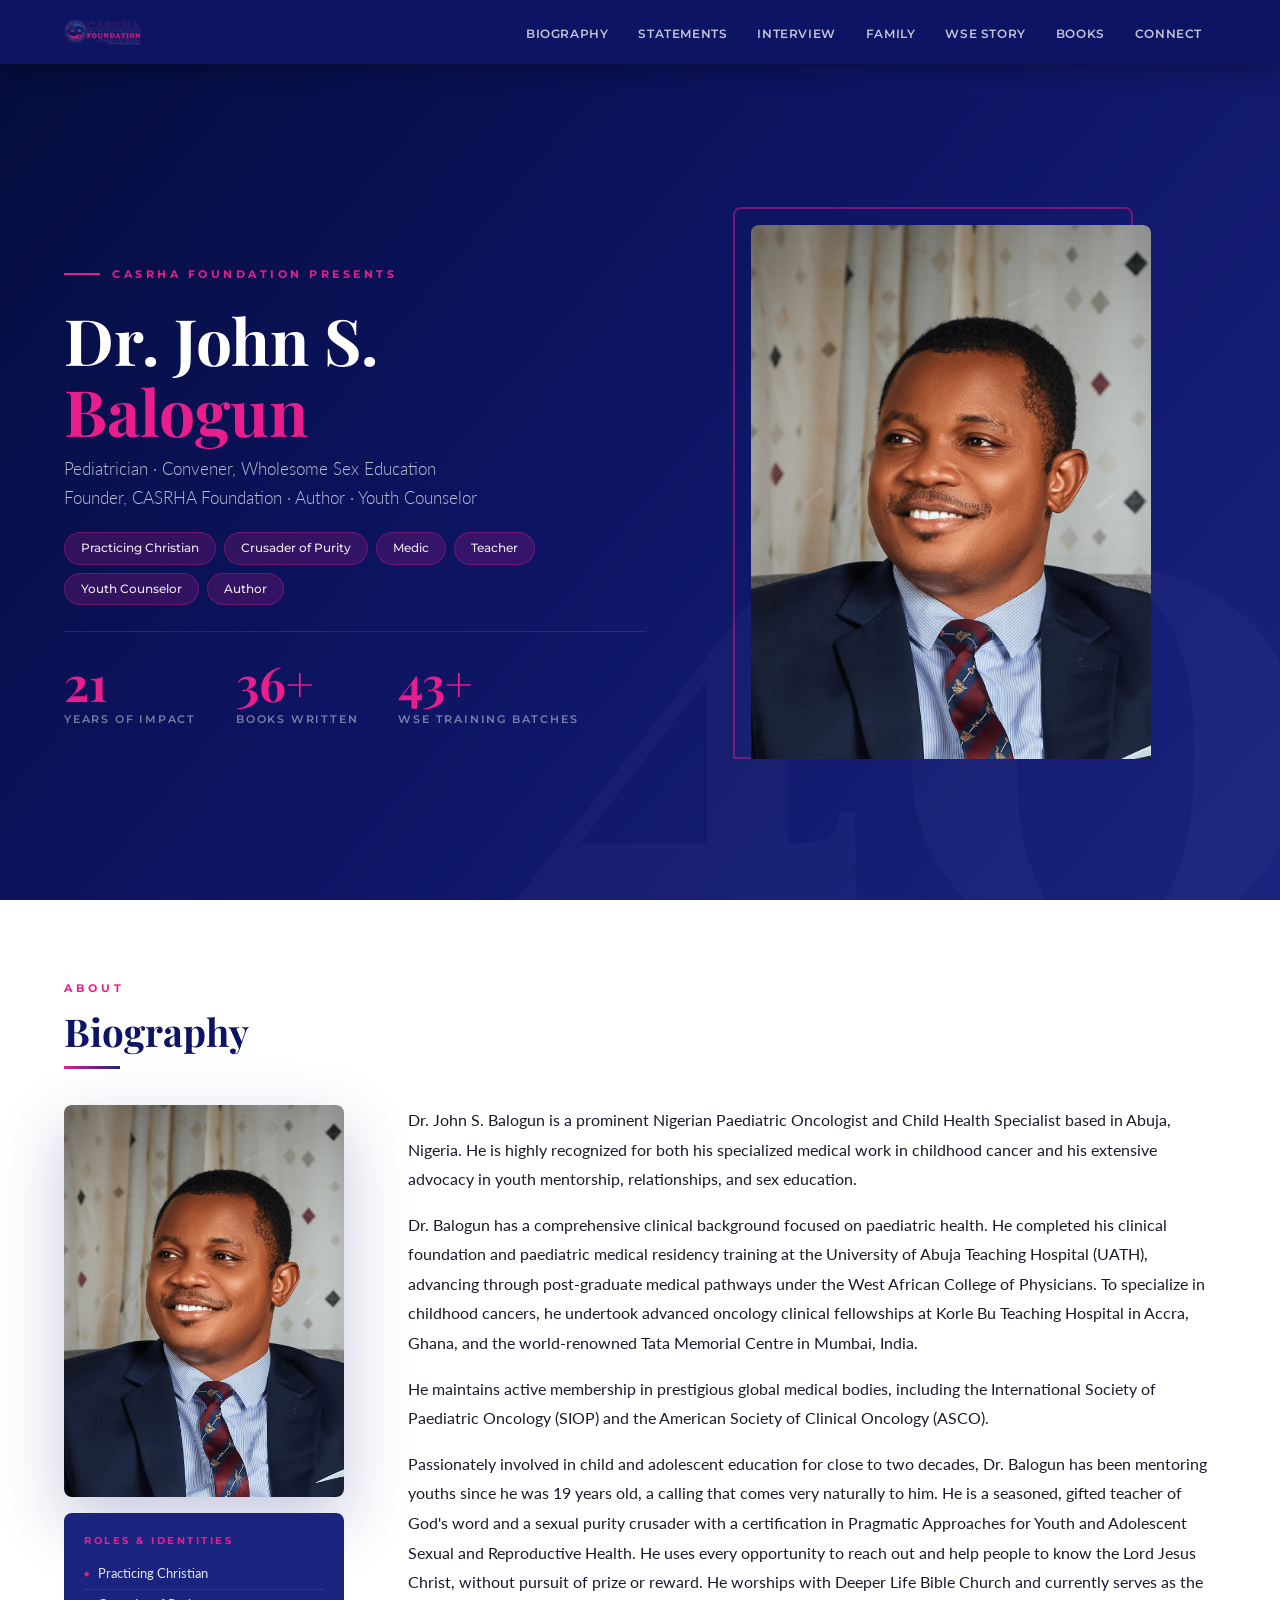
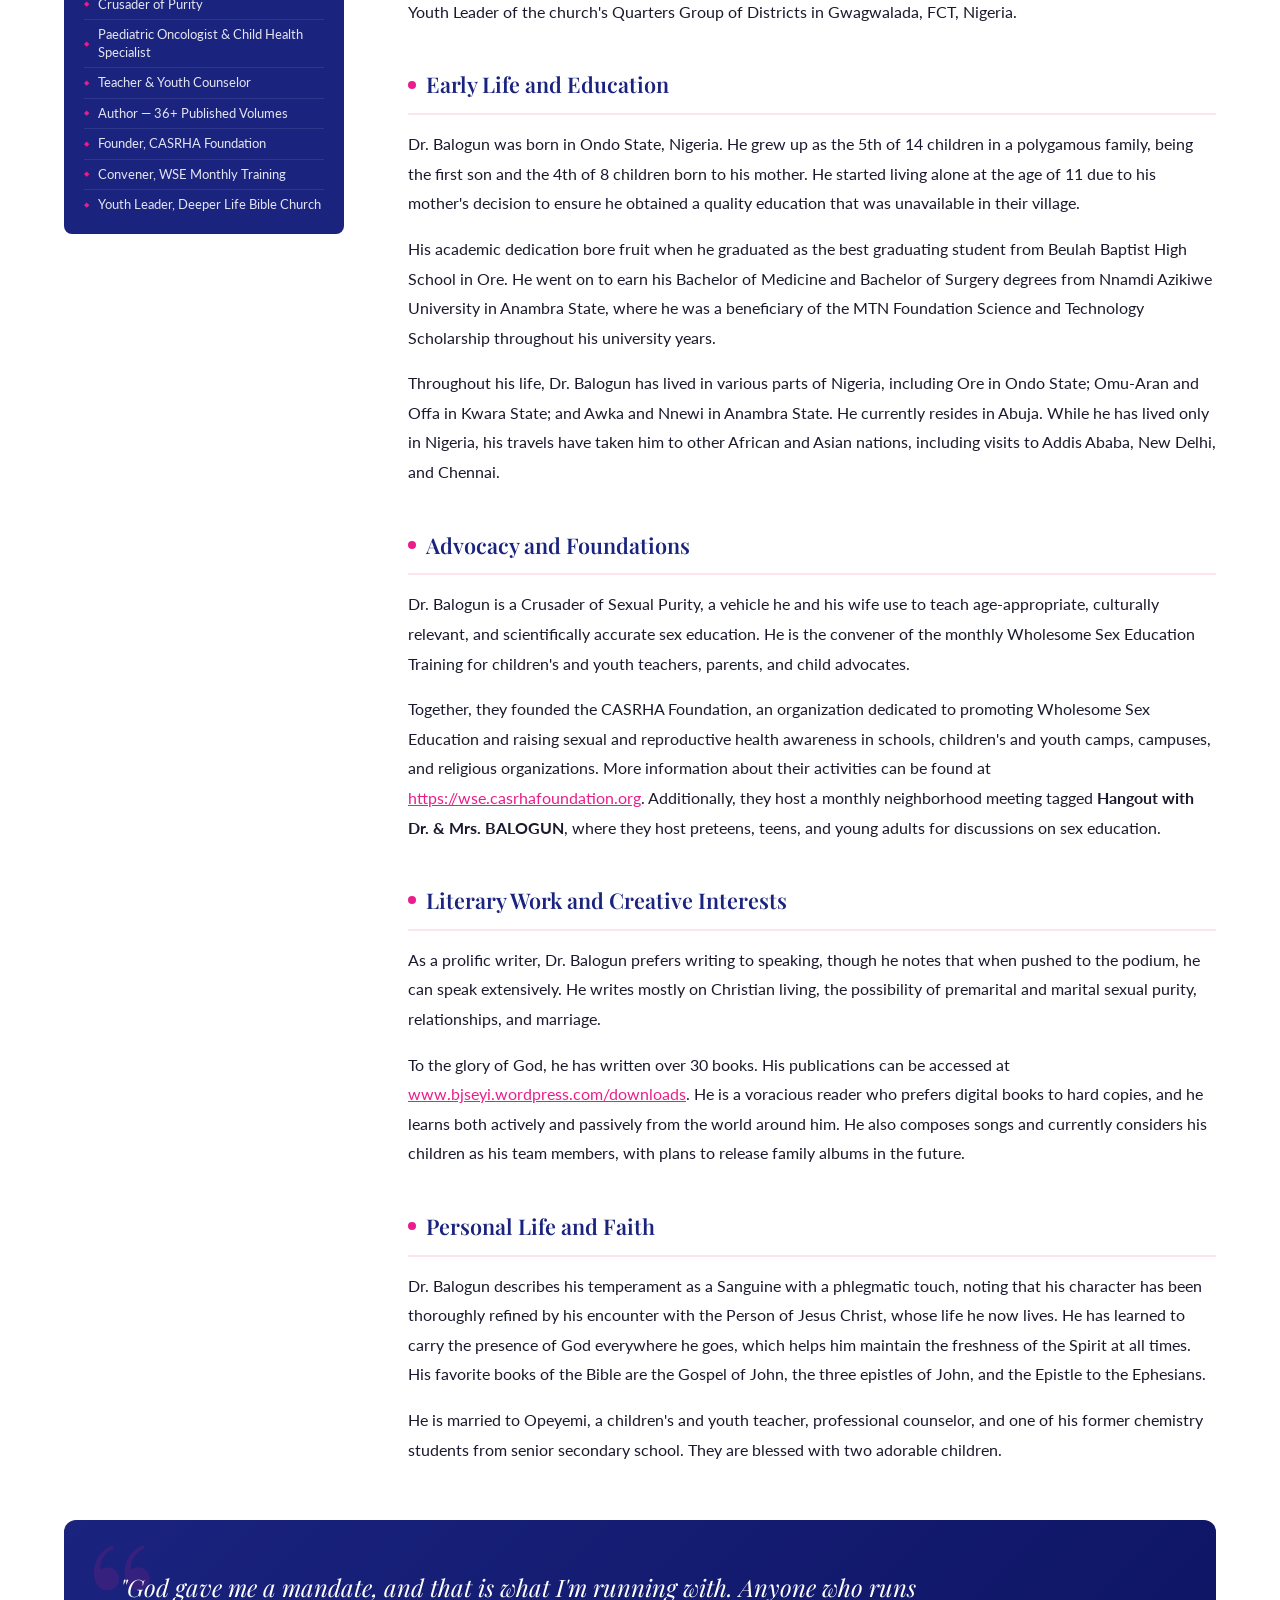
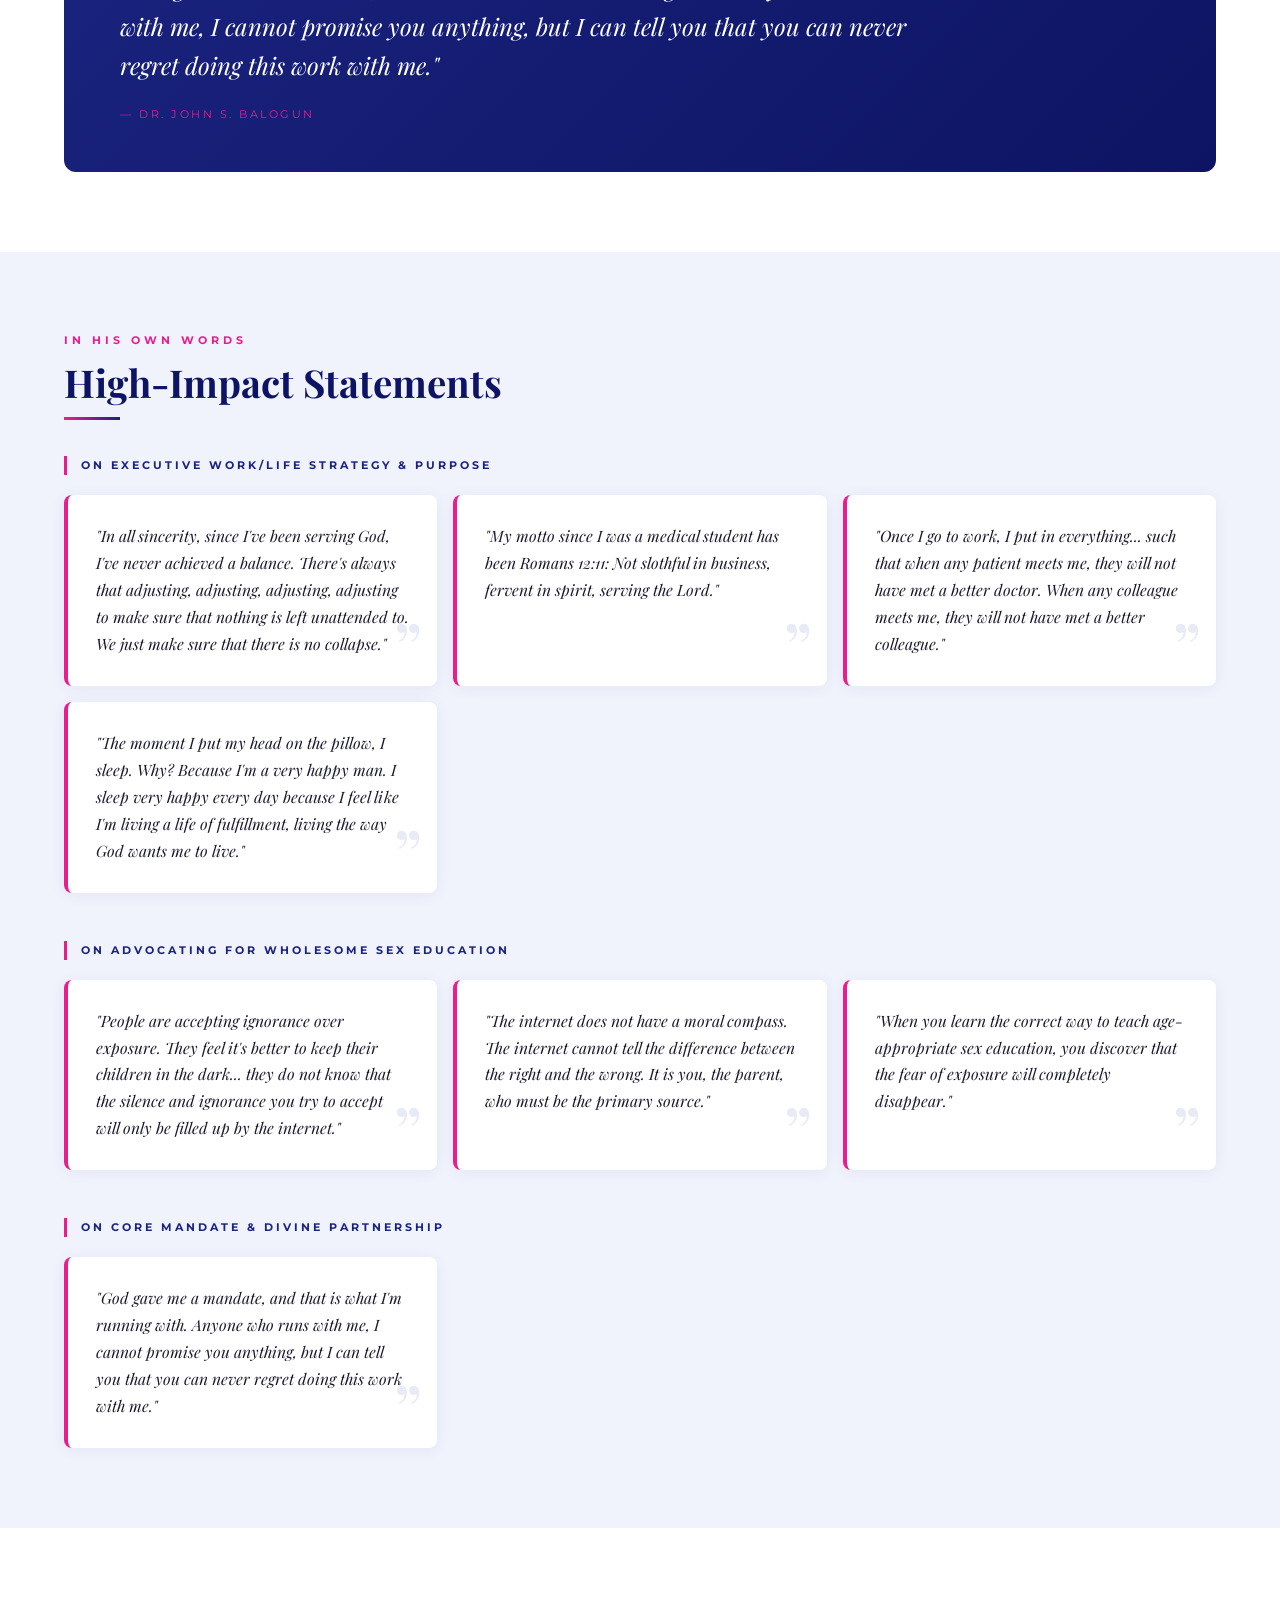
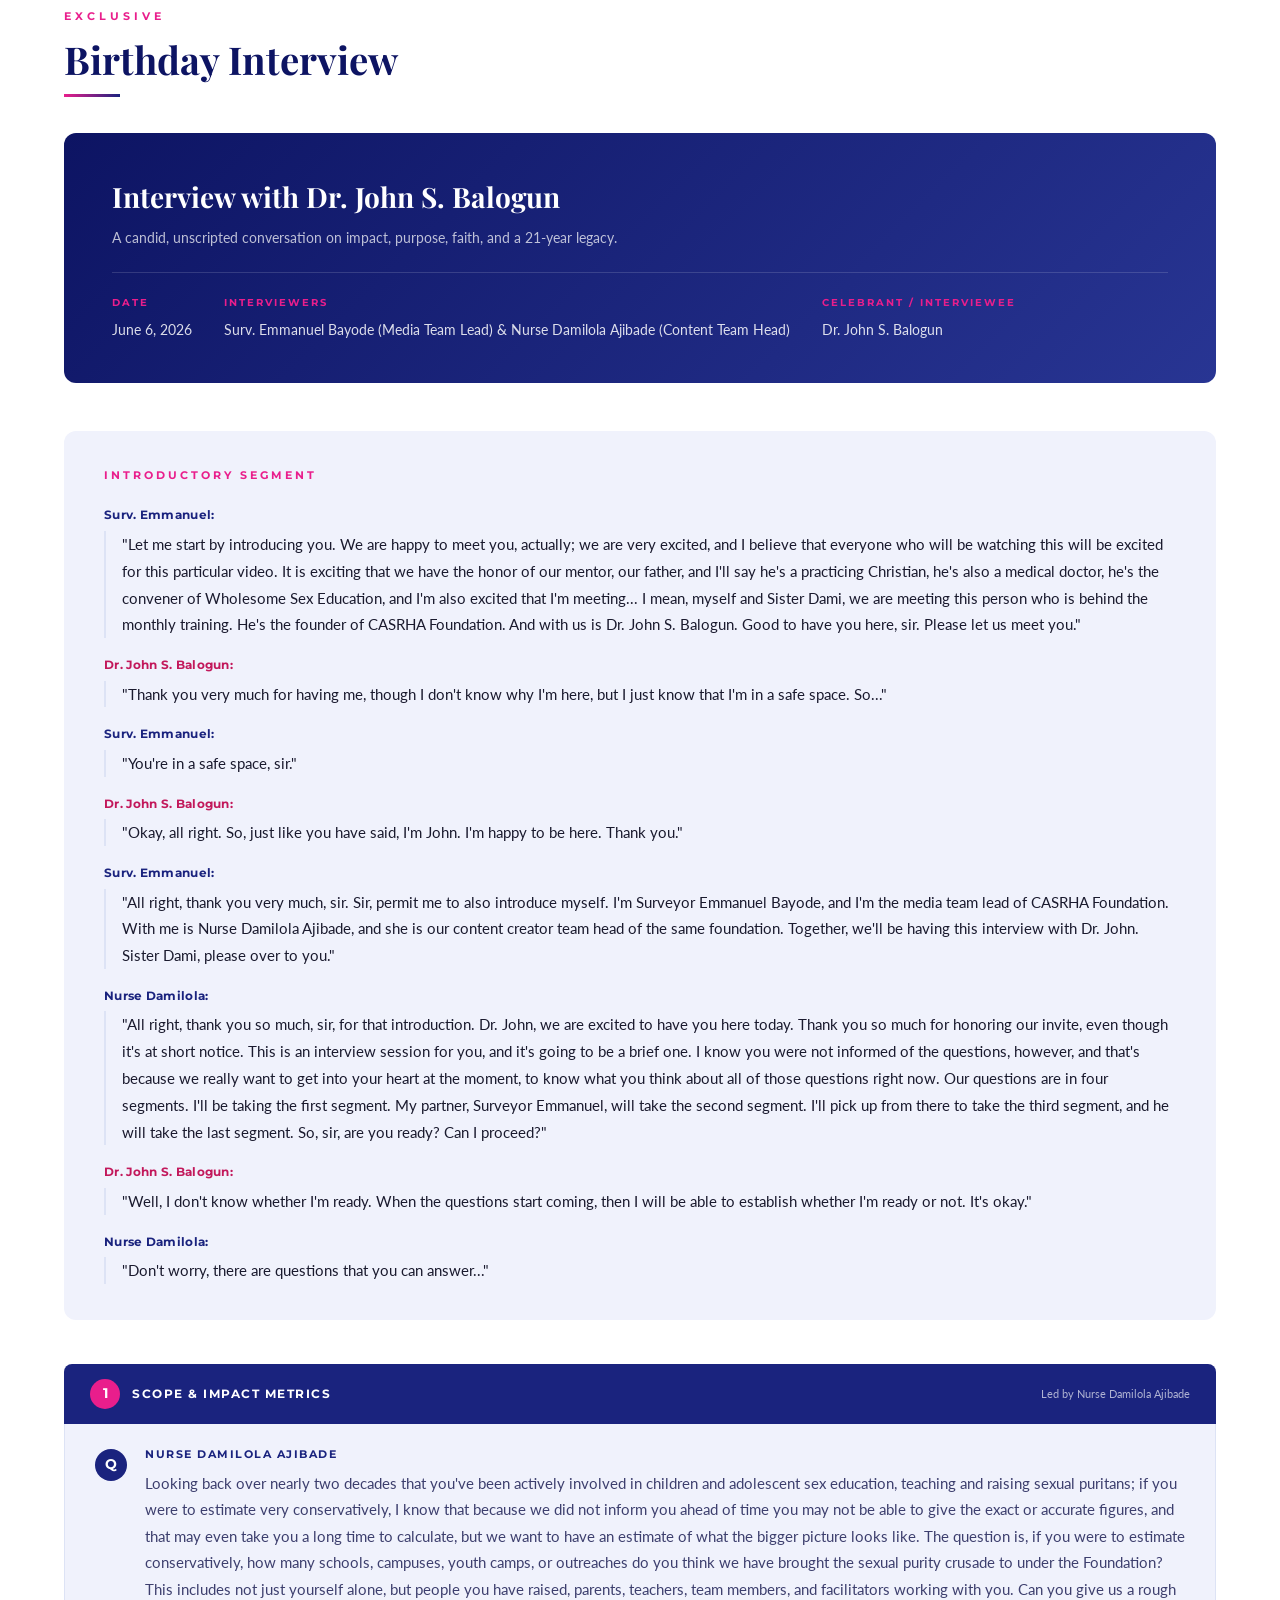
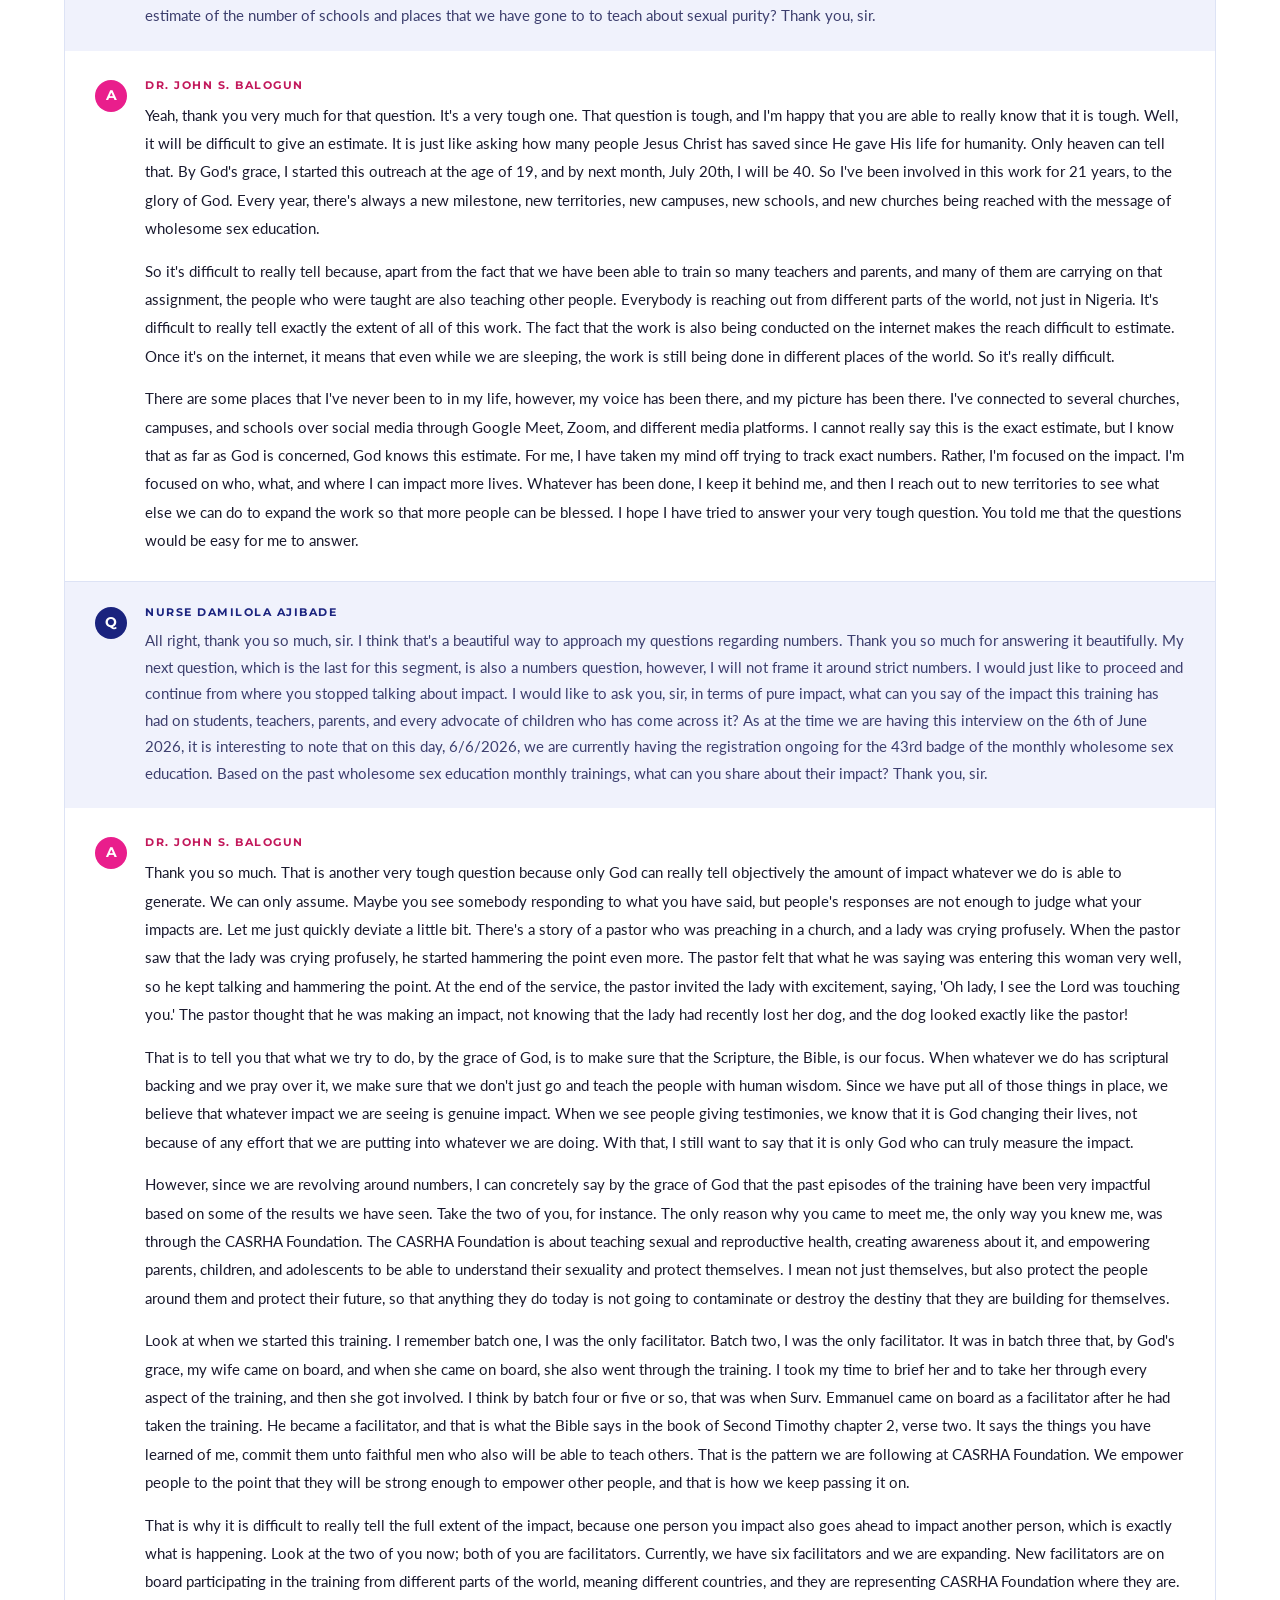
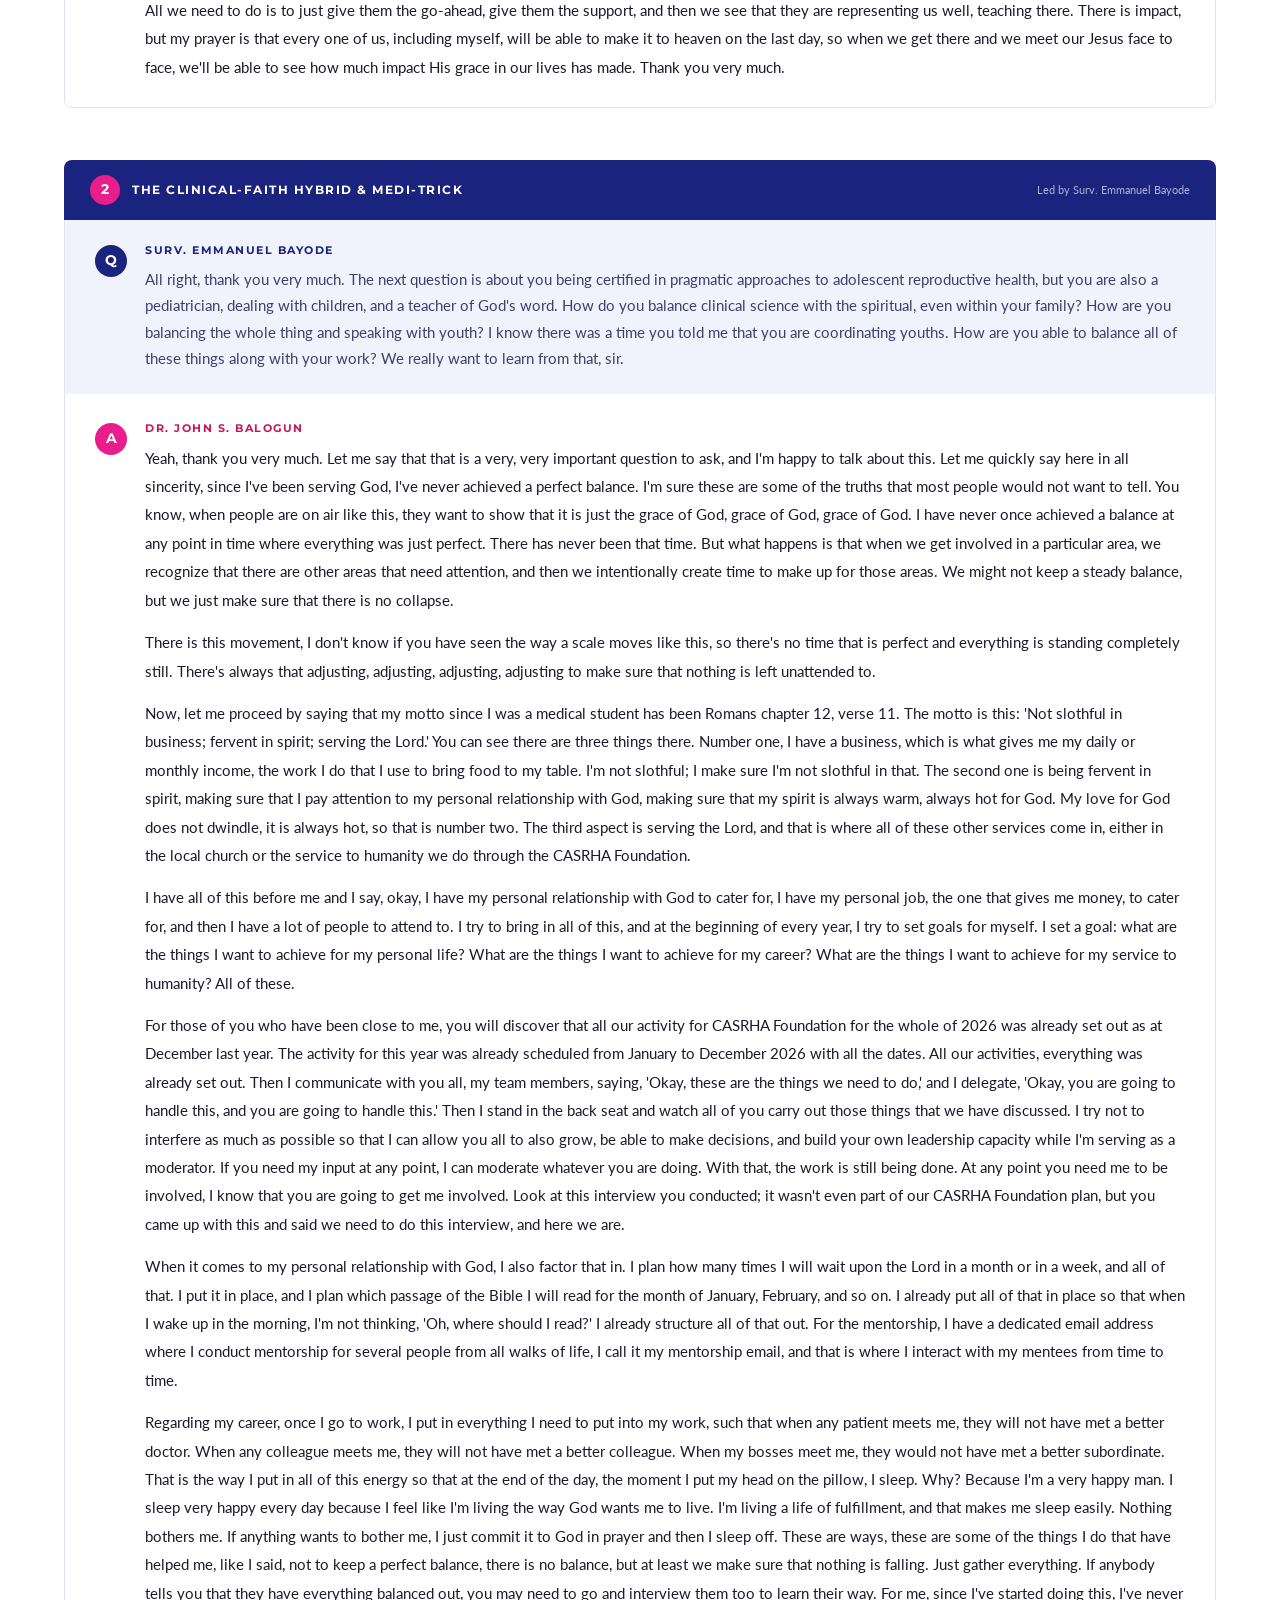
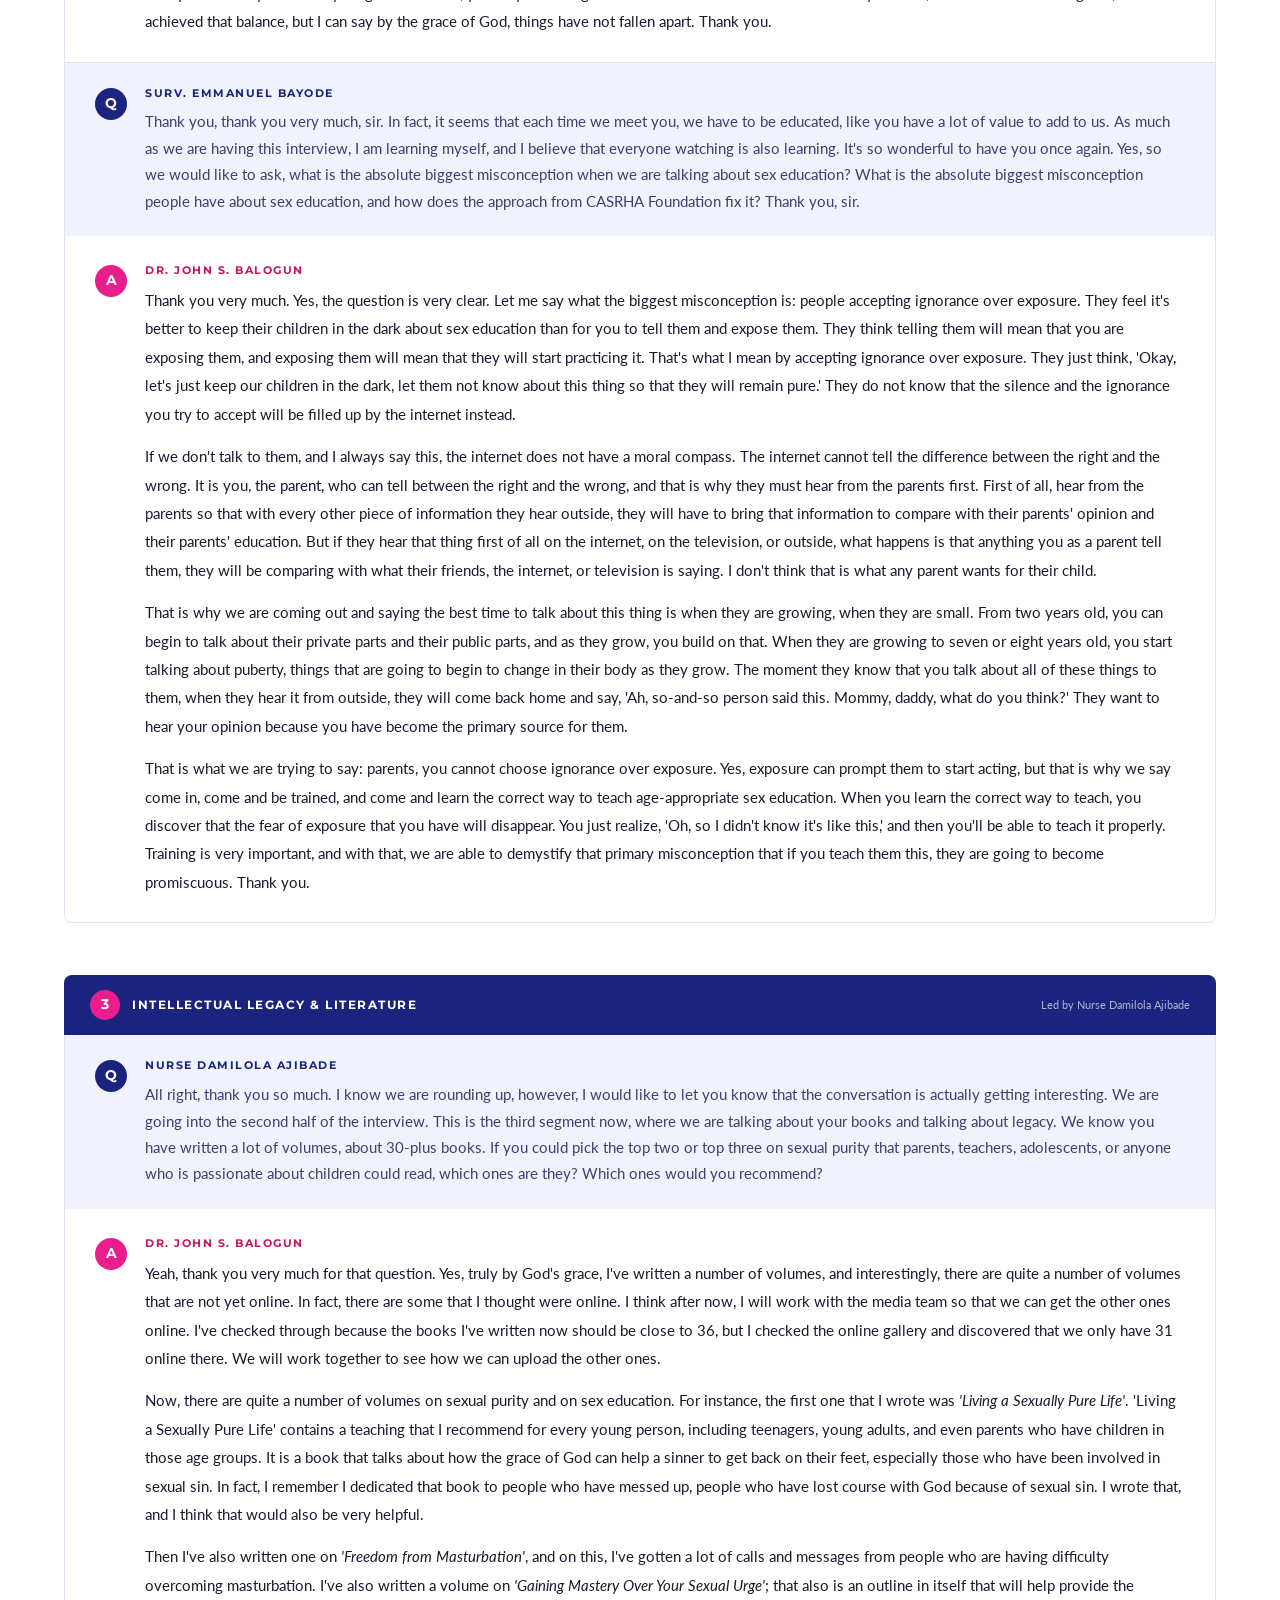
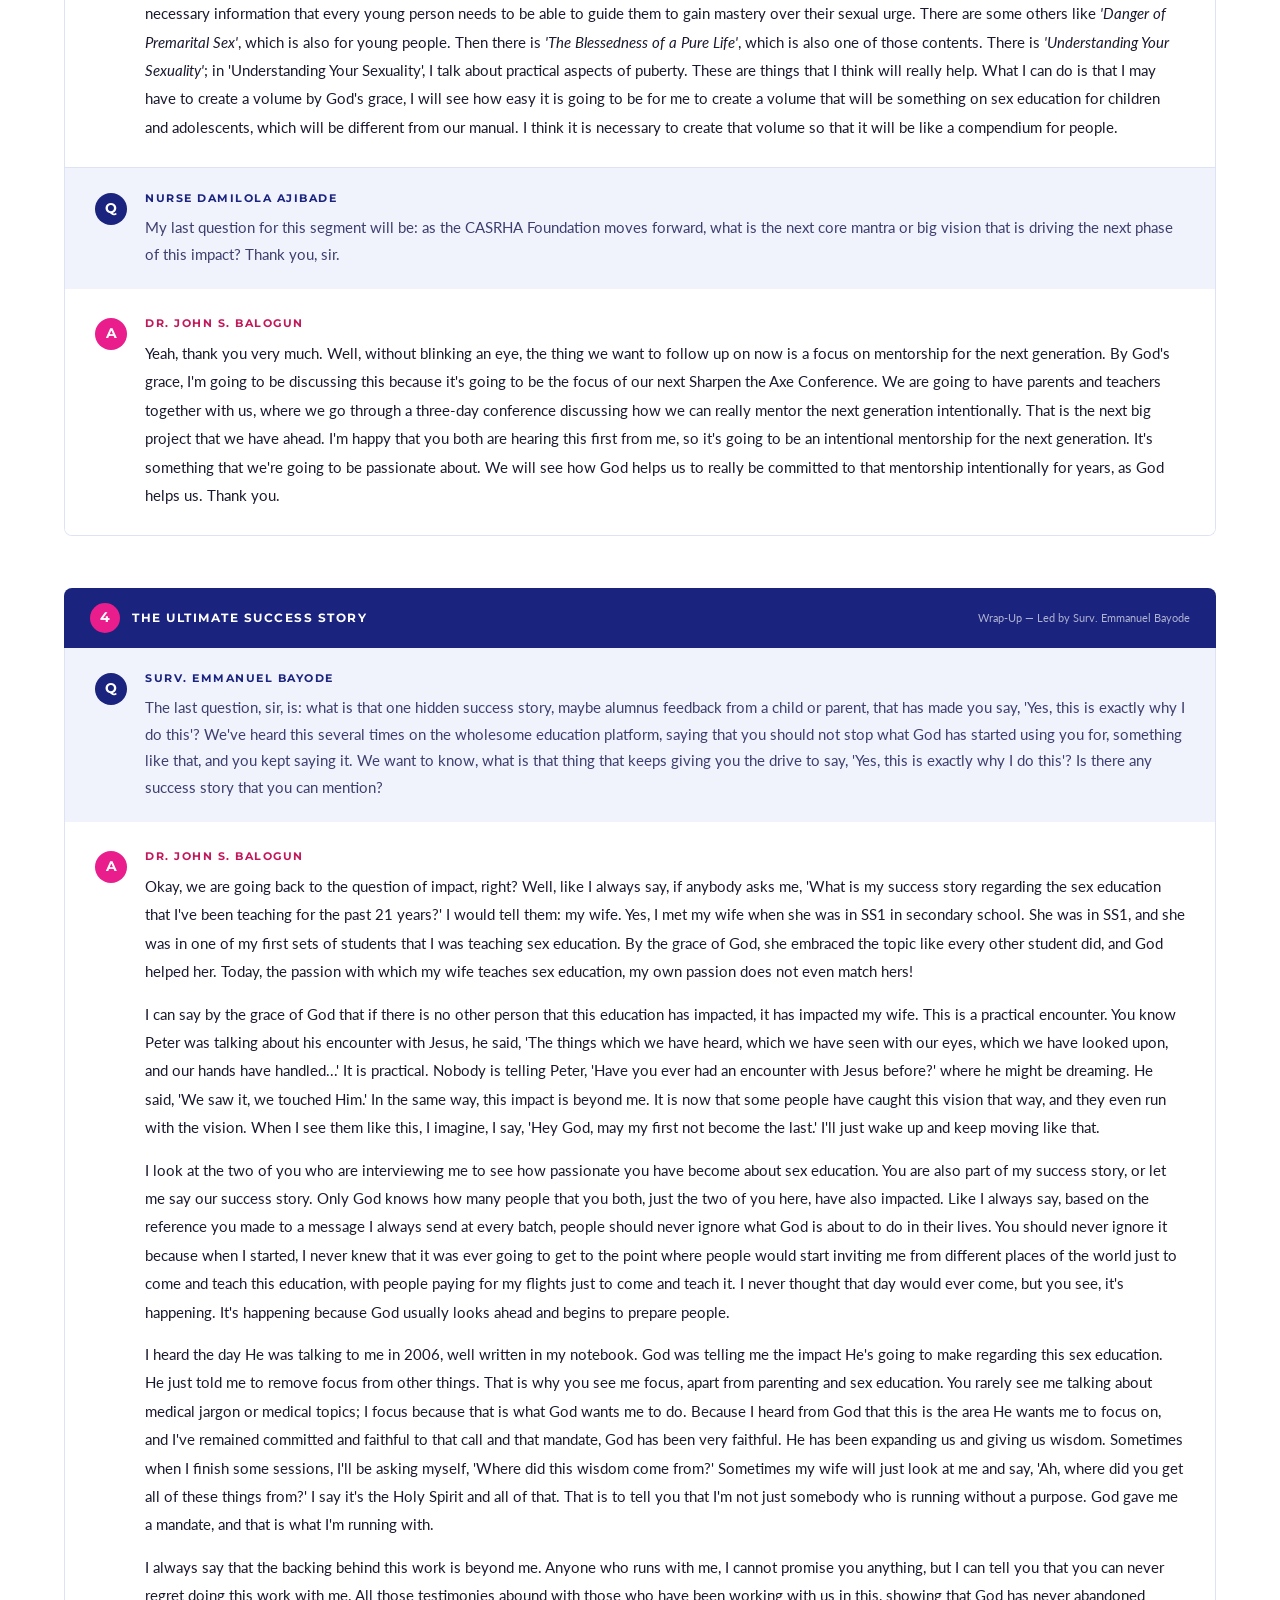
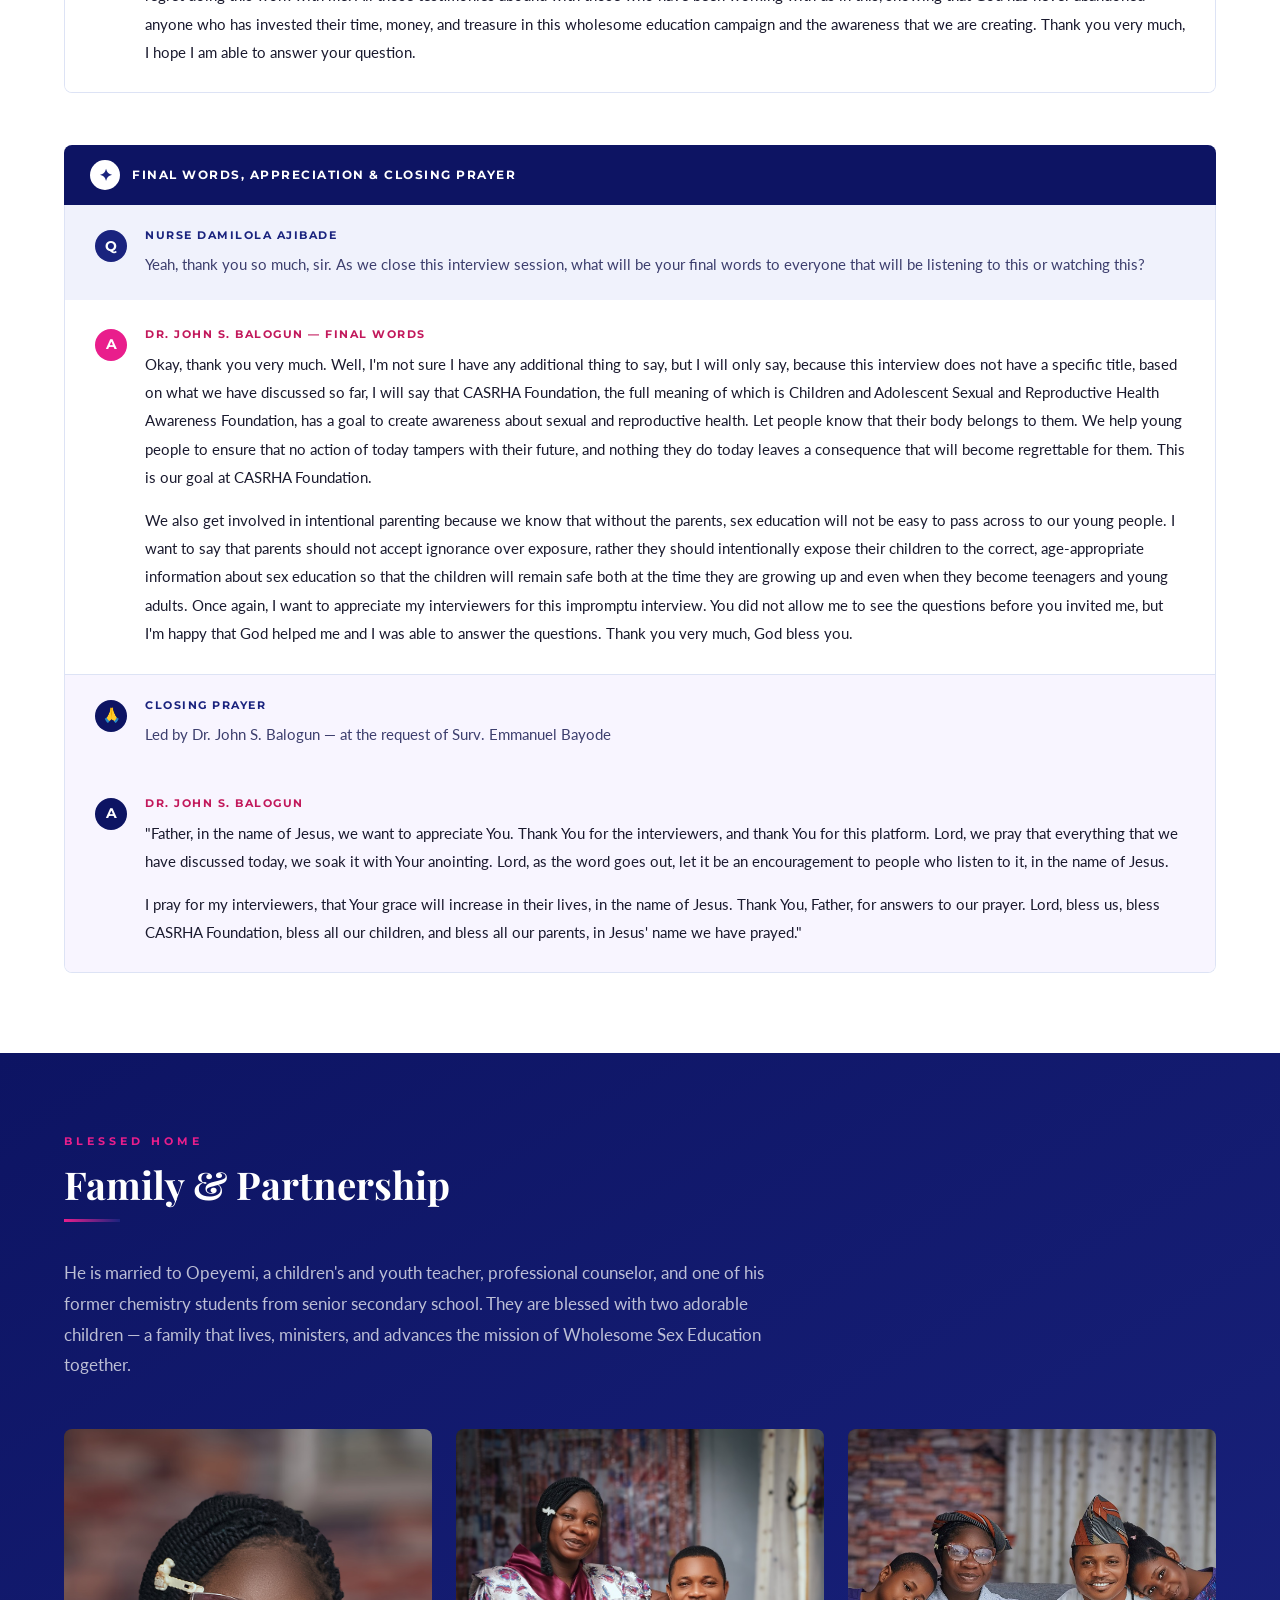
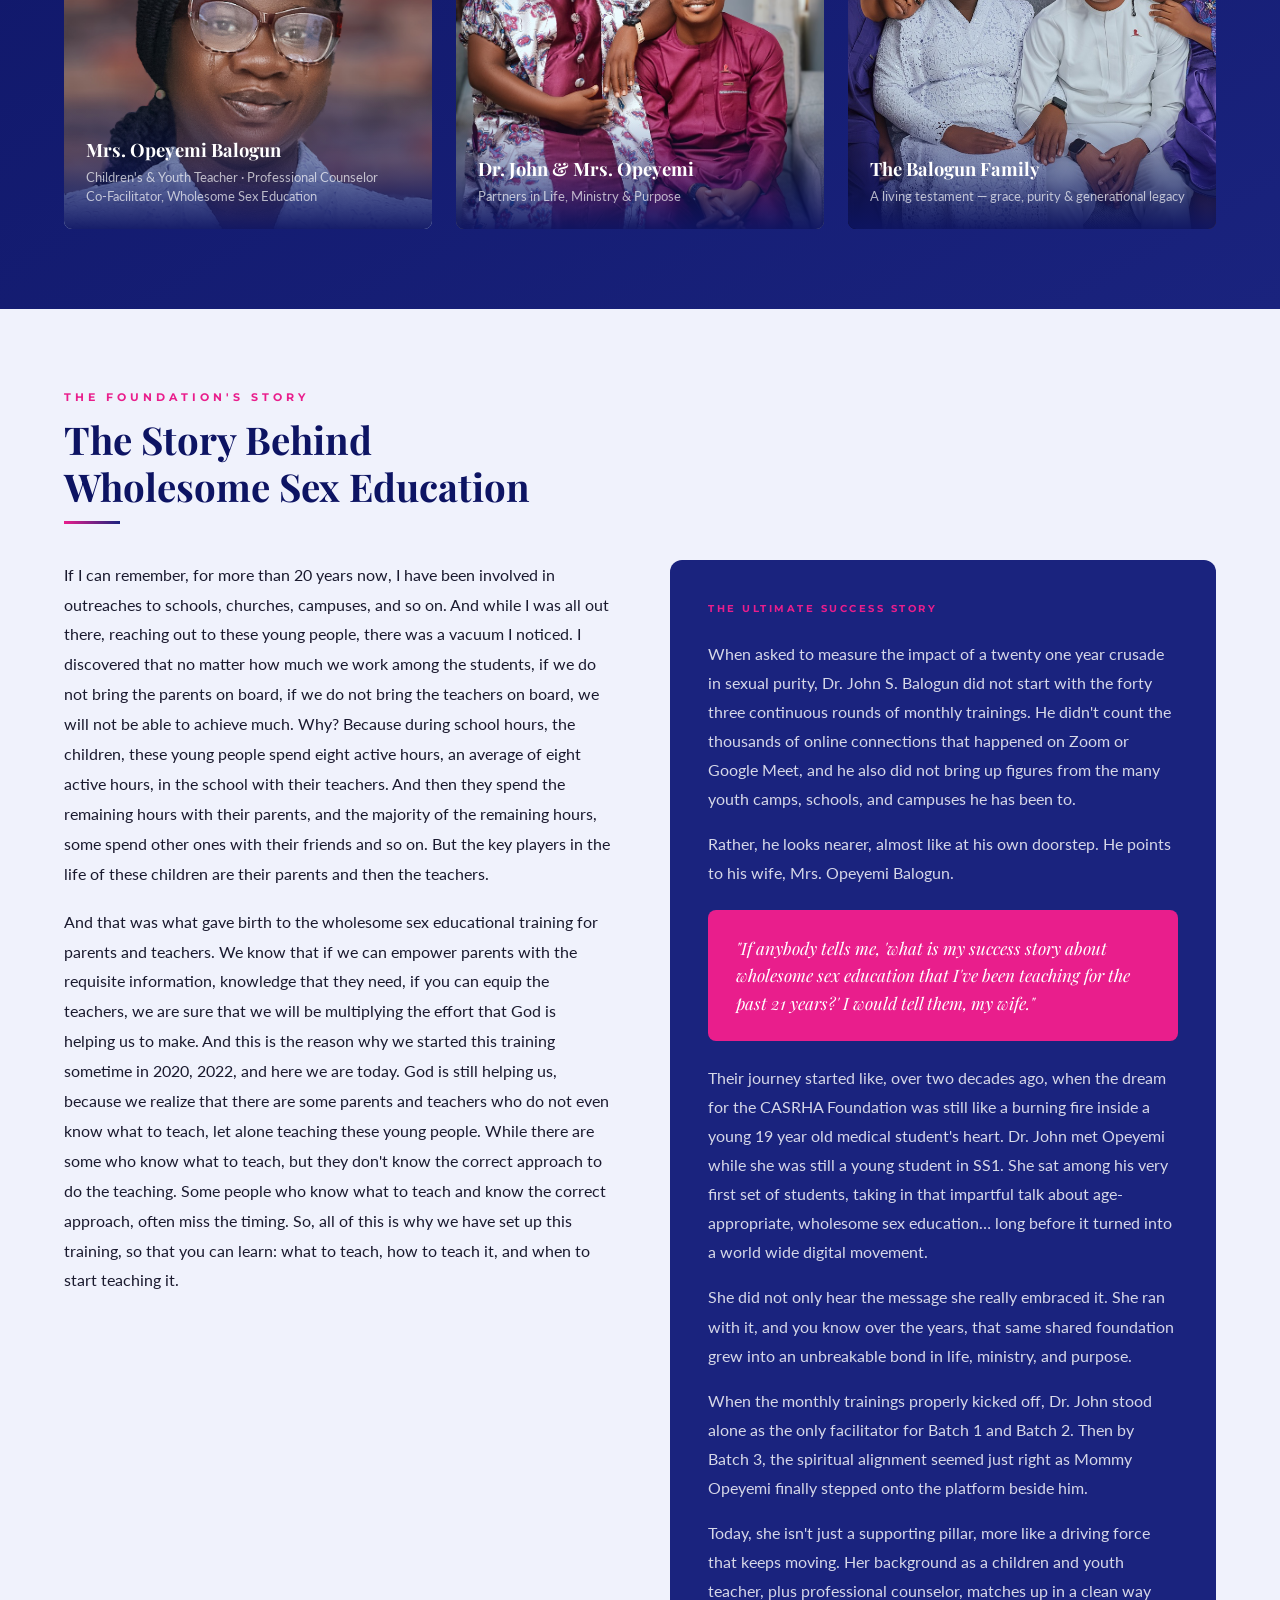
